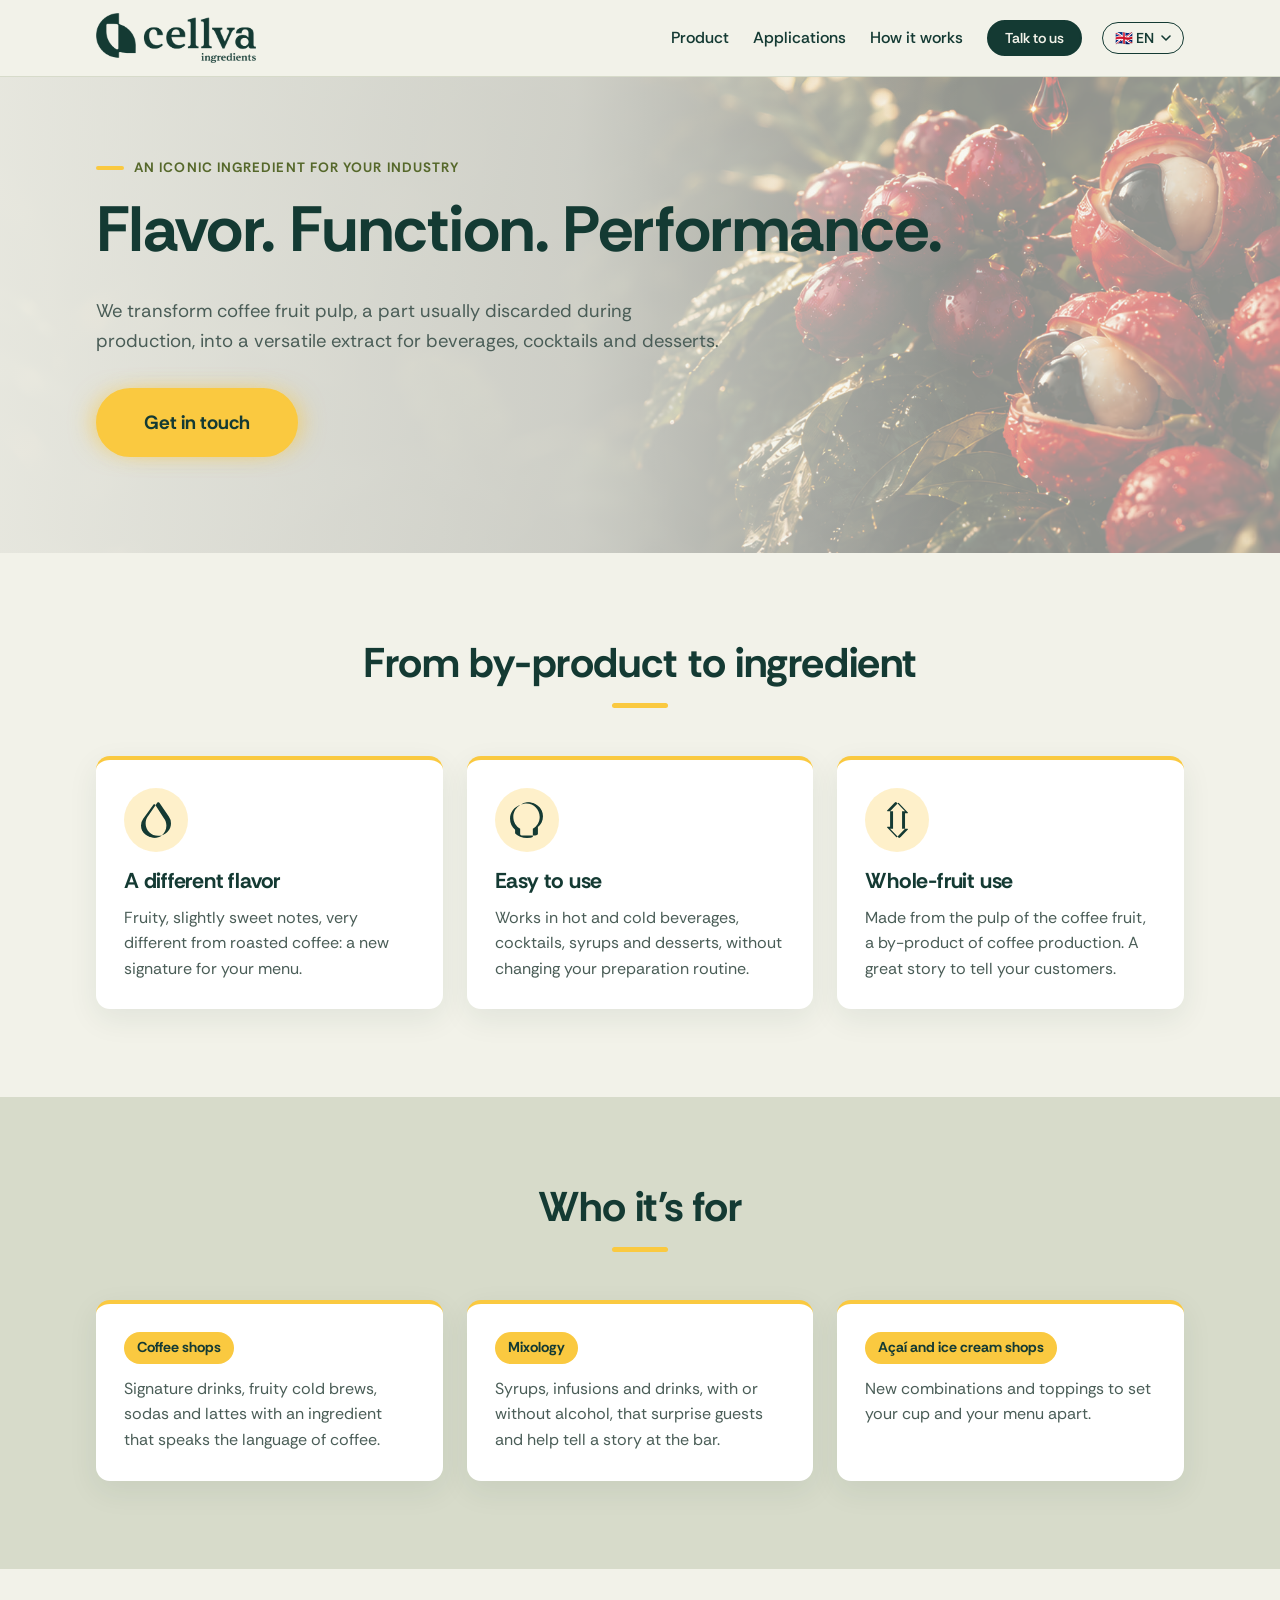
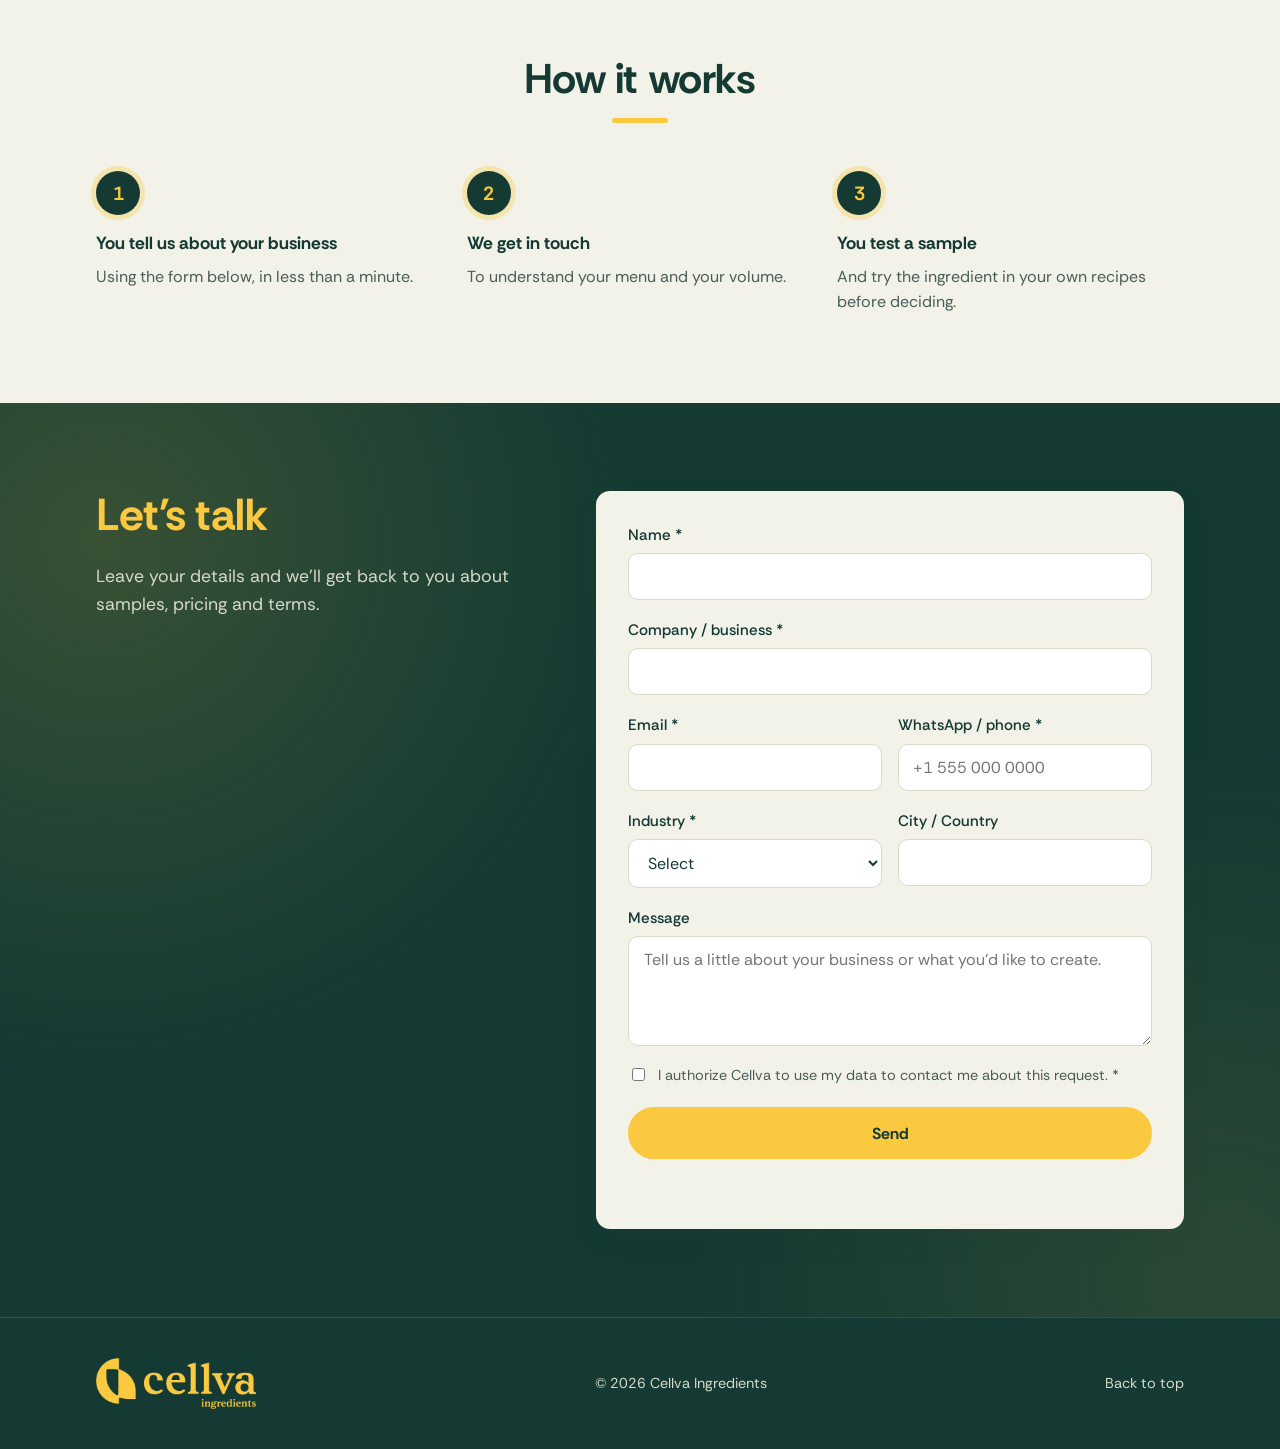
==== docs/index.html @ 5c2ae4d6 "Prepara publicação no GitHub Pages - Move o site de frontend/ para docs/ (pasta publicada pelo Pages" ====
<!doctype html>
<html lang="en">
<head>
  <meta charset="utf-8">
  <meta name="viewport" content="width=device-width, initial-scale=1">
  <title>Cellva Ingredients | Coffee Fruit Extract</title>
  <meta name="description" content="Cellva coffee fruit extract: an ingredient for coffee shops, cocktail bars and açaí shops. Request samples and commercial terms.">
  <meta name="theme-color" content="#143a33">
  <link rel="icon" type="image/png" href="assets/img/favicon.png">
  <link rel="preconnect" href="https://fonts.googleapis.com">
  <link rel="preconnect" href="https://fonts.gstatic.com" crossorigin>
  <link href="https://fonts.googleapis.com/css2?family=Rethink+Sans:wght@400;500;600;700;800&display=swap" rel="stylesheet">
  <link rel="stylesheet" href="assets/css/style.css">
</head>
<body>
  <!-- Textos em inglês (idioma padrão). As traduções ficam em assets/js/i18n.js -->
  <header class="site-header">
    <div class="container header-inner">
      <a href="#topo" class="logo">
        <img src="assets/img/logo-cellva.png" alt="Cellva Ingredients" width="160" height="50">
      </a>
      <div class="header-right">
        <nav class="nav" aria-label="Main">
          <a href="#produto" data-i18n="nav.produto">Product</a>
          <a href="#aplicacoes" data-i18n="nav.aplicacoes">Applications</a>
          <a href="#como-funciona" data-i18n="nav.como">How it works</a>
          <a href="#contato" class="btn btn-small" data-i18n="nav.contato">Talk to us</a>
        </nav>
        <select id="idioma" class="lang-select" aria-label="Language" data-i18n-aria-label="lang.label">
          <option value="en">🇬🇧 EN</option>
          <option value="pt">🇧🇷 PT</option>
          <option value="de">🇩🇪 DE</option>
        </select>
      </div>
    </div>
  </header>

  <main id="topo">
    <!-- Hero -->
    <section class="hero">
      <div class="container hero-inner">
        <div class="hero-text">
          <p class="eyebrow" data-i18n="hero.eyebrow">An iconic ingredient for your industry</p>
          <h1 data-i18n="hero.title">Flavor. Function. Performance.</h1>

          <p class="lead" data-i18n="hero.lead">
            We transform coffee fruit pulp, a part usually discarded during production, into a versatile extract for beverages, cocktails and desserts.
          </p>
          <div class="hero-actions">
            <a href="#contato" class="btn btn-amarelo btn-brilho" data-i18n="hero.cta">Get in touch</a>
          </div>
        </div>
      </div>
    </section>

    <!-- Produto -->
    <section id="produto" class="section">
      <div class="container">
        <h2 class="section-title" data-i18n="produto.title">From by-product to ingredient</h2>
        <div class="cards">
          <article class="card">
            <img src="assets/img/icones/gota.svg" alt="" class="card-icon">
            <h3 data-i18n="card1.title">A different flavor</h3>
            <p data-i18n="card1.text">Fruity, slightly sweet notes, very different from roasted coffee: a new signature for your menu.</p>
          </article>
          <article class="card">
            <img src="assets/img/icones/ideia.svg" alt="" class="card-icon">
            <h3 data-i18n="card2.title">Easy to use</h3>
            <p data-i18n="card2.text">Works in hot and cold beverages, cocktails, syrups and desserts, without changing your preparation routine.</p>
          </article>
          <article class="card">
            <img src="assets/img/icones/transformacao.svg" alt="" class="card-icon">
            <h3 data-i18n="card3.title">Whole-fruit use</h3>
            <p data-i18n="card3.text">Made from the pulp of the coffee fruit, a by-product of coffee production. A great story to tell your customers.</p>
          </article>
        </div>
      </div>
    </section>

    <!-- Aplicações -->
    <section id="aplicacoes" class="section section-alt">
      <div class="container">
        <h2 class="section-title" data-i18n="apps.title">Who it's for</h2>
        <div class="segments">
          <article class="segment">
            <span class="segment-tag" data-i18n="seg1.tag">Coffee shops</span>
            <p data-i18n="seg1.text">Signature drinks, fruity cold brews, sodas and lattes with an ingredient that speaks the language of coffee.</p>
          </article>
          <article class="segment">
            <span class="segment-tag" data-i18n="seg2.tag">Mixology</span>
            <p data-i18n="seg2.text">Syrups, infusions and drinks, with or without alcohol, that surprise guests and help tell a story at the bar.</p>
          </article>
          <article class="segment">
            <span class="segment-tag" data-i18n="seg3.tag">Açaí and ice cream shops</span>
            <p data-i18n="seg3.text">New combinations and toppings to set your cup and your menu apart.</p>
          </article>
        </div>
      </div>
    </section>

    <!-- Como funciona -->
    <section id="como-funciona" class="section">
      <div class="container">
        <h2 class="section-title" data-i18n="how.title">How it works</h2>
        <ol class="steps">
          <li><strong data-i18n="step1.title">You tell us about your business</strong><span data-i18n="step1.text">Using the form below, in less than a minute.</span></li>
          <li><strong data-i18n="step2.title">We get in touch</strong><span data-i18n="step2.text">To understand your menu and your volume.</span></li>
          <li><strong data-i18n="step3.title">You test a sample</strong><span data-i18n="step3.text">And try the ingredient in your own recipes before deciding.</span></li>
        </ol>
      </div>
    </section>

    <!-- Contato -->
    <section id="contato" class="section section-contact">
      <div class="container contact-inner">
        <div class="contact-text">
          <h2 data-i18n="contact.title">Let's talk</h2>
          <p data-i18n="contact.text">Leave your details and we'll get back to you about samples, pricing and terms.</p>
        </div>

        <form id="lead-form" class="form" novalidate>
          <div class="field">
            <label for="nome" data-i18n="form.nome">Name *</label>
            <input id="nome" name="nome" type="text" autocomplete="name" required maxlength="120">
          </div>
          <div class="field">
            <label for="empresa" data-i18n="form.empresa">Company / business *</label>
            <input id="empresa" name="empresa" type="text" autocomplete="organization" required maxlength="160">
          </div>
          <div class="field-row">
            <div class="field">
              <label for="email" data-i18n="form.email">Email *</label>
              <input id="email" name="email" type="email" autocomplete="email" required maxlength="160">
            </div>
            <div class="field">
              <label for="telefone" data-i18n="form.telefone">WhatsApp / phone *</label>
              <input id="telefone" name="telefone" type="tel" autocomplete="tel" required maxlength="30" placeholder="+1 555 000 0000" data-i18n-placeholder="form.telefone.ph">
            </div>
          </div>
          <div class="field-row">
            <div class="field">
              <label for="segmento" data-i18n="form.segmento">Industry *</label>
              <!-- Os valores (value) ficam em português para os leads chegarem padronizados no e-mail e na planilha -->
              <select id="segmento" name="segmento" required>
                <option value="" data-i18n="form.seg.selecione">Select</option>
                <option value="Cafeteria" data-i18n="form.seg.cafeteria">Coffee shop</option>
                <option value="Coquetelaria / bar" data-i18n="form.seg.bar">Cocktail bar</option>
                <option value="Açaiteria / sorveteria" data-i18n="form.seg.acai">Açaí / ice cream shop</option>
                <option value="Restaurante" data-i18n="form.seg.restaurante">Restaurant</option>
                <option value="Indústria de alimentos e bebidas" data-i18n="form.seg.industria">Food &amp; beverage industry</option>
                <option value="Distribuidor" data-i18n="form.seg.distribuidor">Distributor</option>
                <option value="Outro" data-i18n="form.seg.outro">Other</option>
              </select>
            </div>
            <div class="field">
              <label for="cidade" data-i18n="form.cidade">City / Country</label>
              <input id="cidade" name="cidade" type="text" autocomplete="address-level2" maxlength="80">
            </div>
          </div>
          <div class="field">
            <label for="mensagem" data-i18n="form.mensagem">Message</label>
            <textarea id="mensagem" name="mensagem" rows="4" maxlength="2000" placeholder="Tell us a little about your business or what you'd like to create." data-i18n-placeholder="form.mensagem.ph"></textarea>
          </div>

          <!-- Anti-spam: campo invisível que pessoas não preenchem -->
          <div class="hp" aria-hidden="true">
            <label for="site">Não preencha</label>
            <input id="site" name="site" type="text" tabindex="-1" autocomplete="off">
          </div>

          <label class="consent">
            <input type="checkbox" name="consentimento" required>
            <span data-i18n="form.consent">I authorize Cellva to use my data to contact me about this request. *</span>
          </label>

          <button type="submit" class="btn btn-amarelo btn-full" data-i18n="form.enviar">Send</button>
          <p class="form-status" role="status" aria-live="polite"></p>
        </form>
      </div>
    </section>
  </main>

  <footer class="site-footer">
    <div class="container footer-inner">
      <img src="assets/img/logo-cellva-amarelo.png" alt="Cellva Ingredients" width="160" height="50" class="footer-logo">
      <span>© <span id="ano"></span> Cellva Ingredients</span>
      <a href="#topo" data-i18n="footer.topo">Back to top</a>
    </div>
  </footer>

  <script src="assets/js/i18n.js"></script>
  <script src="assets/js/main.js"></script>
</body>
</html>
---- docs/assets/css/style.css ----
/* Identidade visual Cellva (Brandcenter Frontify) */

/* Pastiche Grotesk (fonte de títulos da marca) é licenciada.
   Coloque os arquivos .woff2 em assets/fonts/ para ativá-la; até lá, os títulos usam Rethink Sans. */
@font-face {
  font-family: "Pastiche Grotesk";
  src: url("../fonts/PasticheGrotesk-Bold.woff2") format("woff2");
  font-weight: 700;
  font-display: swap;
}
@font-face {
  font-family: "Pastiche Grotesk";
  src: url("../fonts/PasticheGrotesk-Medium.woff2") format("woff2");
  font-weight: 500;
  font-display: swap;
}

:root {
  /* Cores principais */
  --verde: #143a33;
  --amarelo: #fac940;
  /* Cores secundárias (base neutra) */
  --offwhite: #f2f2e9;
  --cinza-claro: #d7dbca;
  /* Cores terciárias */
  --marrom: #a86727;
  --musgo: #56682b;
  --azul-claro: #227773;

  --text: var(--verde);
  --muted: #4a5d57;
  --white: #ffffff;
  --error: #b3261e;
  --success: var(--musgo);
  --radius: 14px;
  --shadow: 0 10px 30px rgba(20, 58, 51, 0.08);
  --font-title: "Pastiche Grotesk", "Rethink Sans", system-ui, sans-serif;
  --font-body: "Rethink Sans", system-ui, -apple-system, sans-serif;
}

*, *::before, *::after { box-sizing: border-box; }

html { scroll-behavior: smooth; }

body {
  margin: 0;
  font-family: var(--font-body);
  font-size: 1rem;
  line-height: 1.6;
  color: var(--text);
  background: var(--offwhite);
}

img { max-width: 100%; display: block; }

a { color: inherit; }

h1, h2, h3 {
  font-family: var(--font-title);
  font-weight: 700;
  line-height: 1.1;
  letter-spacing: -0.01em;
  margin: 0 0 0.5em;
}

.container {
  width: 100%;
  max-width: 1120px;
  margin: 0 auto;
  padding: 0 16px;
}

/* Botões */
.btn {
  display: inline-block;
  padding: 0.85em 1.5em;
  border: 2px solid var(--verde);
  border-radius: 999px;
  background: var(--verde);
  color: var(--offwhite);
  font: 600 1rem var(--font-body);
  text-decoration: none;
  cursor: pointer;
  transition: background 0.2s, border-color 0.2s, color 0.2s, transform 0.2s;
}
.btn:hover { background: var(--azul-claro); border-color: var(--azul-claro); }
.btn:active { transform: translateY(1px); }
.btn:disabled { opacity: 0.6; cursor: wait; }
.btn-amarelo { background: var(--amarelo); border-color: var(--amarelo); color: var(--verde); font-weight: 700; }
.btn-amarelo:hover { background: #f0bb22; border-color: #f0bb22; }
/* Brilho amarelo suave nas laterais, pulsando devagar */
.btn-brilho {
  padding: 1.05em 2.4em;
  font-size: 1.2rem;
  box-shadow: -10px 0 22px -6px rgba(250, 201, 64, 0.55), 10px 0 22px -6px rgba(250, 201, 64, 0.55);
  animation: brilho 2.8s ease-in-out infinite;
}
.btn-brilho:hover { animation-play-state: paused; }
@keyframes brilho {
  0%, 100% { box-shadow: -10px 0 22px -6px rgba(250, 201, 64, 0.45), 10px 0 22px -6px rgba(250, 201, 64, 0.45); }
  50% { box-shadow: -16px 0 30px -4px rgba(250, 201, 64, 0.8), 16px 0 30px -4px rgba(250, 201, 64, 0.8); }
}
.btn-small { padding: 0.5em 1.1em; font-size: 0.9rem; }
.btn-full { width: 100%; }

/* Header */
.site-header {
  position: sticky;
  top: 0;
  z-index: 10;
  background: rgba(242, 242, 233, 0.94);
  backdrop-filter: blur(8px);
  border-bottom: 1px solid var(--cinza-claro);
}
.header-inner {
  display: flex;
  align-items: center;
  justify-content: space-between;
  gap: 16px;
  min-height: 76px;
}
/* Assinatura: mínimo de 150px de largura (redução máxima da marca) */
.logo img { width: 160px; height: auto; }
.nav { display: flex; align-items: center; gap: 1.5rem; }
.nav a:not(.btn) { text-decoration: none; color: var(--verde); font-weight: 500; }
.nav a:not(.btn):hover { color: var(--azul-claro); }

/* Seletor de idioma: canto superior direito */
.header-right { display: flex; align-items: center; gap: 1.25rem; }
.lang-select {
  appearance: none;
  -webkit-appearance: none;
  padding: 0.45em 2em 0.45em 0.85em;
  border: 1.5px solid var(--verde);
  border-radius: 999px;
  background: var(--offwhite) url("data:image/svg+xml,%3Csvg xmlns='http://www.w3.org/2000/svg' width='10' height='6' viewBox='0 0 10 6'%3E%3Cpath d='M1 1l4 4 4-4' fill='none' stroke='%23143a33' stroke-width='1.6' stroke-linecap='round' stroke-linejoin='round'/%3E%3C/svg%3E") no-repeat right 0.8em center;
  color: var(--verde);
  font: 600 0.9rem var(--font-body);
  cursor: pointer;
  transition: border-color 0.2s, box-shadow 0.2s;
}
.lang-select:hover { border-color: var(--azul-claro); }
.lang-select:focus-visible { outline: none; border-color: var(--azul-claro); box-shadow: 0 0 0 3px rgba(34, 119, 115, 0.18); }

/* Hero */
.hero { position: relative; padding: 80px 0 96px; overflow: hidden; }
/* Foto de fundo meio transparente atrás do título */
.hero::before {
  content: "";
  position: absolute;
  inset: 0;
  background: url("../img/hero-cafe.jpg") center right / cover no-repeat;
  opacity: 0.5;
  pointer-events: none;
}
/* Clareia o lado do texto para manter a leitura */
.hero::after {
  content: "";
  position: absolute;
  inset: 0;
  background: linear-gradient(90deg, rgba(242, 242, 233, 0.88) 0%, rgba(242, 242, 233, 0.62) 45%, rgba(242, 242, 233, 0) 75%);
  pointer-events: none;
}
.hero-inner { position: relative; z-index: 2; }

.hero-text { max-width: 960px; }
.eyebrow {
  margin: 0 0 1rem;
  color: var(--musgo);
  font-weight: 700;
  text-transform: uppercase;
  letter-spacing: 0.08em;
  font-size: 0.85rem;
  display: flex;
  align-items: center;
  gap: 10px;
}
/* Detalhes amarelos para guiar o olhar */
.eyebrow::before {
  content: "";
  width: 28px;
  height: 4px;
  border-radius: 2px;
  background: var(--amarelo);
  flex-shrink: 0;
}
/* Título sempre em uma linha: o tamanho acompanha a largura da tela */
.hero h1 { font-size: clamp(1rem, 6.6vw, 4rem); white-space: nowrap; }
/* Título em alemão é mais longo: letra um pouco menor para continuar em uma linha */
html[lang="de"] .hero h1 { font-size: clamp(1rem, 5.9vw, 3.8rem); }
.lead { font-size: 1.15rem; color: var(--muted); max-width: 34em; }
.hero-actions { display: flex; flex-wrap: wrap; gap: 12px; margin-top: 2rem; }

/* Seções */
.section { padding: 88px 0; }
.section-alt { background: var(--cinza-claro); }
.section-title { font-size: clamp(1.9rem, 3.5vw, 2.6rem); text-align: center; margin-bottom: 48px; }
.section-title::after {
  content: "";
  display: block;
  width: 56px;
  height: 5px;
  margin: 16px auto 0;
  border-radius: 3px;
  background: var(--amarelo);
}

.cards, .segments {
  display: grid;
  grid-template-columns: repeat(3, 1fr);
  gap: 24px;
}
.card, .segment {
  background: var(--white);
  border-radius: var(--radius);
  padding: 28px;
  box-shadow: var(--shadow);
  border-top: 4px solid var(--amarelo);
  transition: transform 0.2s, box-shadow 0.2s;
}
.card:hover, .segment:hover {
  transform: translateY(-4px);
  box-shadow: 0 14px 34px rgba(20, 58, 51, 0.12), 0 0 0 1px rgba(250, 201, 64, 0.5);
}
.card-icon {
  height: 64px;
  width: 64px;
  padding: 14px;
  margin-bottom: 18px;
  border-radius: 50%;
  background: rgba(250, 201, 64, 0.28);
  object-fit: contain;
}
.card h3 { font-size: 1.35rem; }
.card p, .segment p { margin: 0; color: var(--muted); }
.segment-tag {
  display: inline-block;
  margin-bottom: 12px;
  padding: 0.3em 0.9em;
  border-radius: 999px;
  background: var(--amarelo);
  color: var(--verde);
  font-weight: 700;
  font-size: 0.9rem;
}

.steps {
  list-style: none;
  counter-reset: step;
  display: grid;
  grid-template-columns: repeat(3, 1fr);
  gap: 24px;
  margin: 0;
  padding: 0;
}
.steps li {
  counter-increment: step;
  display: flex;
  flex-direction: column;
  gap: 6px;
}
.steps li::before {
  content: counter(step);
  display: grid;
  place-items: center;
  width: 44px;
  height: 44px;
  margin-bottom: 8px;
  border-radius: 50%;
  background: var(--verde);
  color: var(--amarelo);
  font: 700 1.2rem var(--font-title);
  box-shadow: 0 0 0 5px rgba(250, 201, 64, 0.35);
}
.steps strong { font-size: 1.1rem; }
.steps span { color: var(--muted); }

/* Contato */
.section-contact {
  background:
    radial-gradient(circle at 8% 15%, rgba(250, 201, 64, 0.16), transparent 38%),
    radial-gradient(circle at 95% 95%, rgba(250, 201, 64, 0.1), transparent 35%),
    var(--verde);
  color: var(--offwhite);
}
.contact-inner {
  display: grid;
  grid-template-columns: 1fr 1.3fr;
  gap: 48px;
  align-items: start;
}
.contact-text h2 { font-size: clamp(2rem, 4vw, 2.8rem); color: var(--amarelo); }
.contact-text p { color: var(--cinza-claro); font-size: 1.1rem; }

.form {
  background: var(--offwhite);
  color: var(--text);
  border-radius: var(--radius);
  padding: 32px;
  box-shadow: var(--shadow);
}
.field { display: flex; flex-direction: column; gap: 6px; margin-bottom: 18px; flex: 1; min-width: 0; }
.field-row { display: flex; gap: 16px; }
.field label { font-weight: 500; font-size: 0.95rem; }
.field input, .field select, .field textarea {
  width: 100%;
  padding: 0.75em 0.9em;
  border: 1.5px solid var(--cinza-claro);
  border-radius: 10px;
  background: var(--white);
  color: var(--text);
  font: 1rem var(--font-body);
  transition: border-color 0.2s, box-shadow 0.2s;
}
.field textarea { resize: vertical; }
.field input:focus, .field select:focus, .field textarea:focus {
  outline: none;
  border-color: var(--azul-claro);
  box-shadow: 0 0 0 3px rgba(34, 119, 115, 0.18);
}
.field.invalid input, .field.invalid select { border-color: var(--error); }

.consent {
  display: flex;
  gap: 10px;
  align-items: flex-start;
  margin-bottom: 20px;
  font-size: 0.9rem;
  color: var(--muted);
}
.consent input { margin-top: 0.3em; accent-color: var(--verde); }
.consent.invalid span { color: var(--error); }


.hp { position: absolute; left: -9999px; width: 1px; height: 1px; overflow: hidden; }

.form-status { margin: 14px 0 0; min-height: 1.5em; font-weight: 500; }
.form-status.success { color: var(--success); }
.form-status.error { color: var(--error); }

/* Footer */
.site-footer {
  padding: 40px 0;
  background: var(--verde);
  border-top: 1px solid rgba(242, 242, 233, 0.12);
  color: var(--cinza-claro);
  font-size: 0.9rem;
}
.footer-inner { display: flex; align-items: center; justify-content: space-between; gap: 16px 24px; flex-wrap: wrap; }
.footer-logo { width: 160px; height: auto; }
.site-footer a { text-decoration: none; }
.site-footer a:hover { color: var(--amarelo); }

/* Responsivo */
@media (max-width: 900px) {
  .contact-inner { grid-template-columns: 1fr; }
  .cards, .segments, .steps { grid-template-columns: 1fr; }
}

@media (max-width: 640px) {
  .nav a:not(.btn) { display: none; }
  .header-right { gap: 0.75rem; }
  .hero { padding: 48px 0 64px; }
  .hero::after { background: rgba(242, 242, 233, 0.72); }
  .section { padding: 64px 0; }
  .field-row { flex-direction: column; gap: 0; }
  .form { padding: 22px; }
}

@media (prefers-reduced-motion: reduce) {
  html { scroll-behavior: auto; }
  * { transition: none !important; animation: none !important; }
}

/* Celular estreito: logo + idioma no cabeçalho; o botão de contato continua logo abaixo, no topo da página */
@media (max-width: 520px) {
  .nav { display: none; }
}
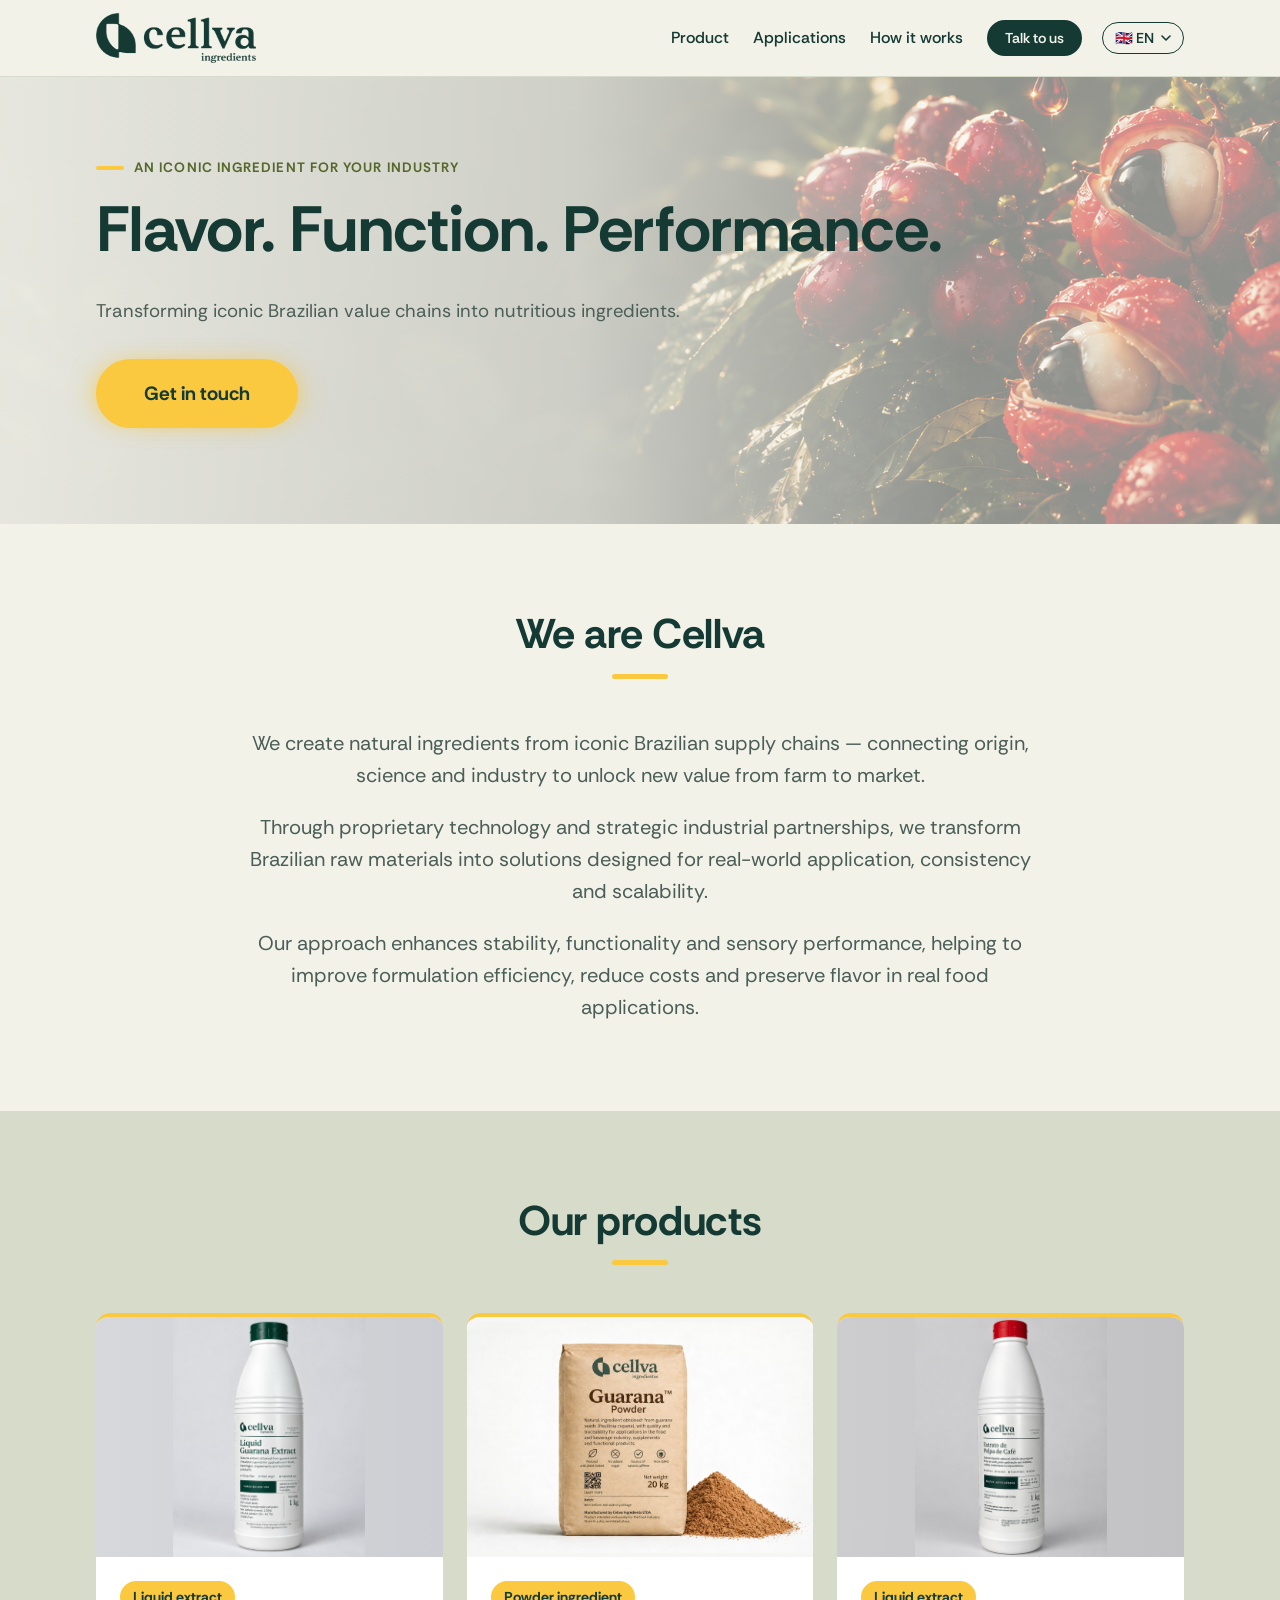
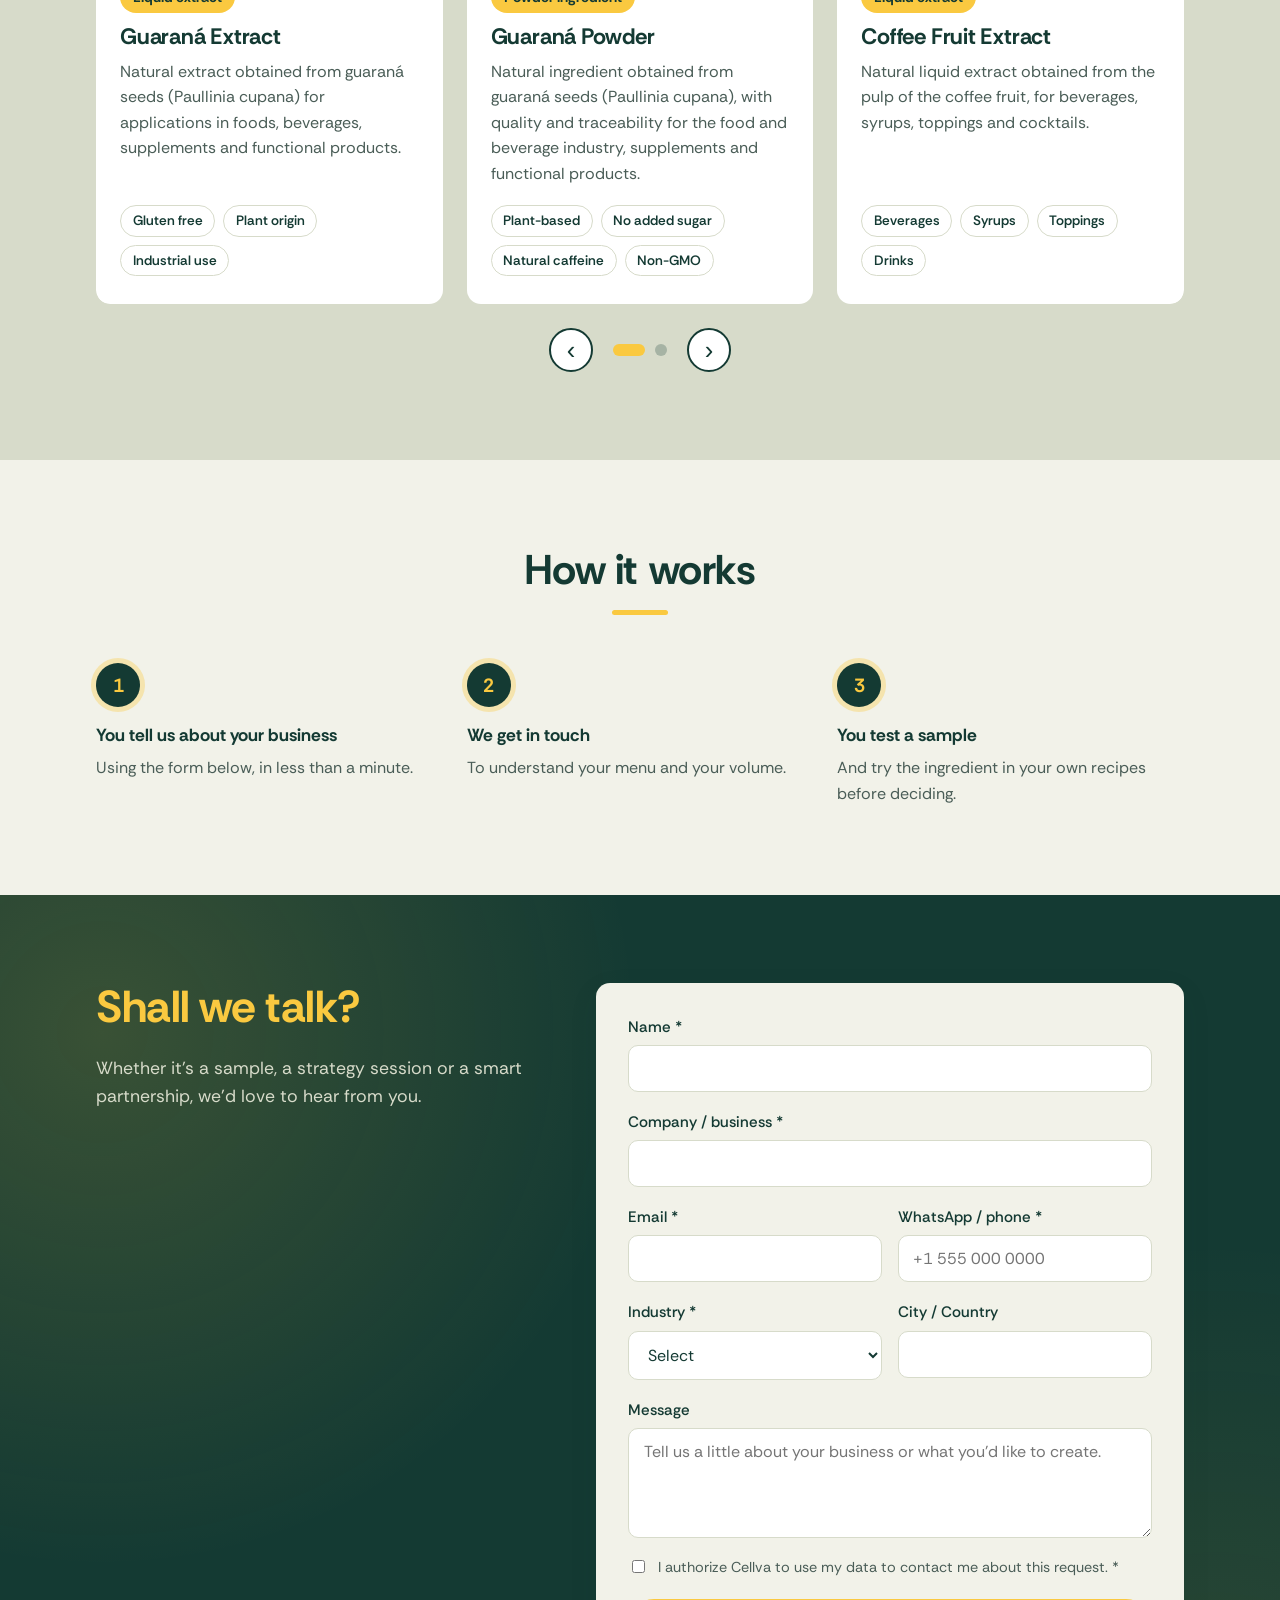
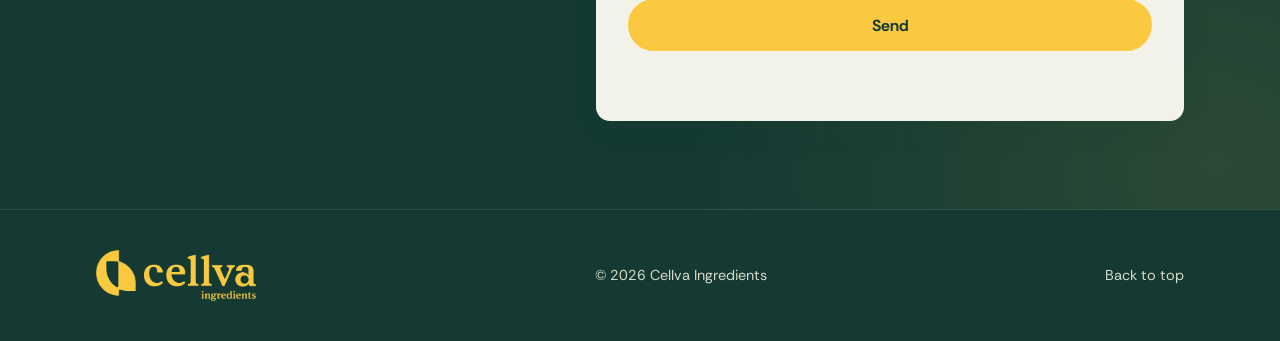
==== commit 5cb159da: "Carrossel de produtos e novos textos da página - Seção "Nossos produtos" com carrossel de cards lado" ====
--- a/docs/index.html
+++ b/docs/index.html
@@ -44,7 +44,7 @@
           <h1 data-i18n="hero.title">Flavor. Function. Performance.</h1>
 
           <p class="lead" data-i18n="hero.lead">
-            We transform coffee fruit pulp, a part usually discarded during production, into a versatile extract for beverages, cocktails and desserts.
+            Transforming iconic Brazilian value chains into nutritious ingredients.
           </p>
           <div class="hero-actions">
             <a href="#contato" class="btn btn-amarelo btn-brilho" data-i18n="hero.cta">Get in touch</a>
@@ -56,44 +56,89 @@
     <!-- Produto -->
     <section id="produto" class="section">
       <div class="container">
-        <h2 class="section-title" data-i18n="produto.title">From by-product to ingredient</h2>
-        <div class="cards">
-          <article class="card">
-            <img src="assets/img/icones/gota.svg" alt="" class="card-icon">
-            <h3 data-i18n="card1.title">A different flavor</h3>
-            <p data-i18n="card1.text">Fruity, slightly sweet notes, very different from roasted coffee: a new signature for your menu.</p>
-          </article>
-          <article class="card">
-            <img src="assets/img/icones/ideia.svg" alt="" class="card-icon">
-            <h3 data-i18n="card2.title">Easy to use</h3>
-            <p data-i18n="card2.text">Works in hot and cold beverages, cocktails, syrups and desserts, without changing your preparation routine.</p>
-          </article>
-          <article class="card">
-            <img src="assets/img/icones/transformacao.svg" alt="" class="card-icon">
-            <h3 data-i18n="card3.title">Whole-fruit use</h3>
-            <p data-i18n="card3.text">Made from the pulp of the coffee fruit, a by-product of coffee production. A great story to tell your customers.</p>
-          </article>
-        </div>
+        <h2 class="section-title" data-i18n="produto.title">We are Cellva</h2>
+        <p class="produto-texto" data-i18n="produto.text1">We create natural ingredients from iconic Brazilian supply chains — connecting origin, science and industry to unlock new value from farm to market.</p>
+        <p class="produto-texto" data-i18n="produto.text2">Through proprietary technology and strategic industrial partnerships, we transform Brazilian raw materials into solutions designed for real-world application, consistency and scalability.</p>
+        <p class="produto-texto" data-i18n="produto.text3">Our approach enhances stability, functionality and sensory performance, helping to improve formulation efficiency, reduce costs and preserve flavor in real food applications.</p>
       </div>
     </section>
 
     <!-- Aplicações -->
     <section id="aplicacoes" class="section section-alt">
       <div class="container">
-        <h2 class="section-title" data-i18n="apps.title">Who it's for</h2>
-        <div class="segments">
-          <article class="segment">
-            <span class="segment-tag" data-i18n="seg1.tag">Coffee shops</span>
-            <p data-i18n="seg1.text">Signature drinks, fruity cold brews, sodas and lattes with an ingredient that speaks the language of coffee.</p>
-          </article>
-          <article class="segment">
-            <span class="segment-tag" data-i18n="seg2.tag">Mixology</span>
-            <p data-i18n="seg2.text">Syrups, infusions and drinks, with or without alcohol, that surprise guests and help tell a story at the bar.</p>
-          </article>
-          <article class="segment">
-            <span class="segment-tag" data-i18n="seg3.tag">Açaí and ice cream shops</span>
-            <p data-i18n="seg3.text">New combinations and toppings to set your cup and your menu apart.</p>
-          </article>
+        <h2 class="section-title" data-i18n="apps.title">Our products</h2>
+        <!-- Carrossel de produtos: arraste no celular ou use as setas -->
+        <div class="carrossel" aria-roledescription="carousel" aria-label="Our products" data-i18n-aria-label="apps.title">
+          <div class="carrossel-trilho">
+            <article class="produto-slide" aria-roledescription="slide">
+              <div class="produto-visual visual-foto visual-foto-cinza">
+                <img src="assets/img/produto-guarana-extrato.jpg" alt="Cellva Liquid Guaraná Extract, 1 kg bottle" data-i18n-alt="guaranaExtrato.alt" loading="lazy" width="800" height="999">
+              </div>
+              <div class="produto-info">
+                <span class="segment-tag" data-i18n="guaranaExtrato.tag">Liquid extract</span>
+                <h3 data-i18n="guaranaExtrato.name">Guaraná Extract</h3>
+                <p data-i18n="guaranaExtrato.text">Natural extract obtained from guaraná seeds (Paullinia cupana) for applications in foods, beverages, supplements and functional products.</p>
+                <ul class="produto-chips">
+                  <li data-i18n="guaranaExtrato.chip1">Gluten free</li>
+                  <li data-i18n="guaranaExtrato.chip2">Plant origin</li>
+                  <li data-i18n="guaranaExtrato.chip3">Industrial use</li>
+                </ul>
+              </div>
+            </article>
+            <article class="produto-slide" aria-roledescription="slide">
+              <div class="produto-visual visual-foto visual-foto-branco">
+                <img src="assets/img/produto-guarana-po.jpg" alt="Cellva Guaraná Powder, 20 kg bag" data-i18n-alt="guaranaPo.alt" loading="lazy" width="900" height="600">
+              </div>
+              <div class="produto-info">
+                <span class="segment-tag" data-i18n="guaranaPo.tag">Powder ingredient</span>
+                <h3 data-i18n="guaranaPo.name">Guaraná Powder</h3>
+                <p data-i18n="guaranaPo.text">Natural ingredient obtained from guaraná seeds (Paullinia cupana), with quality and traceability for the food and beverage industry, supplements and functional products.</p>
+                <ul class="produto-chips">
+                  <li data-i18n="guaranaPo.chip1">Plant-based</li>
+                  <li data-i18n="guaranaPo.chip2">No added sugar</li>
+                  <li data-i18n="guaranaPo.chip3">Natural caffeine</li>
+                  <li data-i18n="guaranaPo.chip4">Non-GMO</li>
+                </ul>
+              </div>
+            </article>
+            <article class="produto-slide" aria-roledescription="slide">
+              <div class="produto-visual visual-foto">
+                <img src="assets/img/produto-extrato-cafe.jpg" alt="Cellva Coffee Fruit Extract, 1 kg bottle" data-i18n-alt="extratoCafe.alt" loading="lazy" width="800" height="1000">
+              </div>
+              <div class="produto-info">
+                <span class="segment-tag" data-i18n="extratoCafe.tag">Liquid extract</span>
+                <h3 data-i18n="extratoCafe.name">Coffee Fruit Extract</h3>
+                <p data-i18n="extratoCafe.text">Natural liquid extract obtained from the pulp of the coffee fruit, for beverages, syrups, toppings and cocktails.</p>
+                <ul class="produto-chips">
+                  <li data-i18n="extratoCafe.chip1">Beverages</li>
+                  <li data-i18n="extratoCafe.chip2">Syrups</li>
+                  <li data-i18n="extratoCafe.chip3">Toppings</li>
+                  <li data-i18n="extratoCafe.chip4">Drinks</li>
+                </ul>
+              </div>
+            </article>
+            <article class="produto-slide" aria-roledescription="slide">
+              <div class="produto-visual visual-verde">
+                <span class="produto-visual-nome">CoffeeCoa™</span>
+              </div>
+              <div class="produto-info">
+                <span class="segment-tag" data-i18n="coffeecoa.tag">Upcycled coffee ingredient</span>
+                <h3>CoffeeCoa™</h3>
+                <p data-i18n="coffeecoa.text">Made from coffee roasting by-products with our proprietary technology that removes residual flavors. A natural alternative to replace sugars, with antioxidant and coloring functions.</p>
+                <ul class="produto-chips">
+                  <li data-i18n="coffeecoa.chip1">Sugar reduction</li>
+                  <li data-i18n="coffeecoa.chip2">Antioxidant</li>
+                  <li data-i18n="coffeecoa.chip3">Natural color</li>
+                </ul>
+              </div>
+            </article>
+          </div>
+
+          <div class="carrossel-controles">
+            <button type="button" class="carrossel-seta" data-dir="-1" aria-label="Previous product" data-i18n-aria-label="carrossel.anterior">&#8249;</button>
+            <div class="carrossel-pontos" role="tablist"></div>
+            <button type="button" class="carrossel-seta" data-dir="1" aria-label="Next product" data-i18n-aria-label="carrossel.proximo">&#8250;</button>
+          </div>
         </div>
       </div>
     </section>
@@ -114,8 +159,8 @@
     <section id="contato" class="section section-contact">
       <div class="container contact-inner">
         <div class="contact-text">
-          <h2 data-i18n="contact.title">Let's talk</h2>
-          <p data-i18n="contact.text">Leave your details and we'll get back to you about samples, pricing and terms.</p>
+          <h2 data-i18n="contact.title">Shall we talk?</h2>
+          <p data-i18n="contact.text">Whether it's a sample, a strategy session or a smart partnership, we'd love to hear from you.</p>
         </div>
 
         <form id="lead-form" class="form" novalidate>
@@ -189,6 +234,7 @@
   </footer>
 
   <script src="assets/js/i18n.js"></script>
+  <script src="assets/js/carrossel.js"></script>
   <script src="assets/js/main.js"></script>
 </body>
 </html>
--- a/docs/assets/css/style.css
+++ b/docs/assets/css/style.css
@@ -210,6 +210,8 @@
   grid-template-columns: repeat(3, 1fr);
   gap: 24px;
 }
+.produto-texto { max-width: 40em; margin: 0 auto; text-align: center; font-size: 1.25rem; color: var(--muted); }
+.produto-texto + .produto-texto { margin-top: 1em; }
 .card, .segment {
   background: var(--white);
   border-radius: var(--radius);
@@ -243,6 +245,113 @@
   font-weight: 700;
   font-size: 0.9rem;
 }
+
+/* Carrossel de produtos */
+.carrossel { position: relative; }
+/* Cards lado a lado: 3 no computador, 2 no tablet, 1 (com o próximo aparecendo) no celular */
+.carrossel-trilho {
+  --por-vez: 3;
+  --espaco: 24px;
+  display: flex;
+  gap: var(--espaco);
+  overflow-x: auto;
+  scroll-snap-type: x mandatory;
+  scrollbar-width: none;
+  border-radius: var(--radius);
+}
+.carrossel-trilho::-webkit-scrollbar { display: none; }
+.produto-slide {
+  flex: 0 0 calc((100% - (var(--por-vez) - 1) * var(--espaco)) / var(--por-vez));
+  scroll-snap-align: start;
+  display: flex;
+  flex-direction: column;
+  background: var(--white);
+  border-radius: var(--radius);
+  border-top: 4px solid var(--amarelo);
+  overflow: hidden;
+}
+.produto-visual {
+  position: relative;
+  height: 240px;
+  flex-shrink: 0;
+  display: grid;
+  place-items: center;
+  overflow: hidden;
+}
+/* Formas circulares inspiradas nos grafismos da marca */
+.produto-visual::before, .produto-visual::after {
+  content: "";
+  position: absolute;
+  border-radius: 50%;
+}
+.produto-visual::before { width: 38%; aspect-ratio: 1; right: -12%; top: -26%; background: var(--amarelo); opacity: 0.9; }
+.produto-visual::after { width: 55%; aspect-ratio: 1; left: -16%; bottom: -24%; background: rgba(242, 242, 233, 0.16); }
+.visual-verde { background: var(--verde); }
+.produto-visual-nome {
+  position: relative;
+  z-index: 1;
+  padding: 0 24px;
+  color: var(--offwhite);
+  font: 700 clamp(1.6rem, 2.6vw, 2rem)/1.1 var(--font-title);
+  text-align: center;
+}
+/* Fundo no mesmo cinza da foto, para a imagem se fundir ao quadro */
+.visual-foto { background: linear-gradient(90deg, #cdcdcf, #c2c2c4); }
+.visual-foto::before, .visual-foto::after { display: none; }
+.visual-foto-cinza { background: linear-gradient(90deg, #d7d8dc, #cdced3); }
+/* Foto do guaraná em pó tem fundo branco e formato horizontal: preenche o quadro */
+.visual-foto-branco { background: #f6f6f4; }
+.visual-foto-branco img { object-fit: cover; }
+.visual-foto img {
+  position: relative;
+  z-index: 1;
+  height: 240px;
+  width: 100%;
+  object-fit: contain;
+}
+.produto-info { padding: 24px 24px 28px; display: flex; flex-direction: column; flex: 1; }
+.produto-info .segment-tag { align-self: flex-start; }
+.produto-info h3 { font-size: 1.4rem; margin-bottom: 0.4em; }
+.produto-info p { margin: 0; color: var(--muted); }
+.produto-chips { list-style: none; display: flex; flex-wrap: wrap; gap: 8px; margin: auto 0 0; padding: 18px 0 0; }
+.produto-chips li {
+  padding: 0.3em 0.85em;
+  border: 1.5px solid var(--cinza-claro);
+  border-radius: 999px;
+  color: var(--verde);
+  font-size: 0.85rem;
+  font-weight: 600;
+}
+
+.carrossel-controles { display: flex; align-items: center; justify-content: center; gap: 20px; margin-top: 24px; }
+.carrossel-seta {
+  display: grid;
+  place-items: center;
+  width: 44px;
+  height: 44px;
+  border: 2px solid var(--verde);
+  border-radius: 50%;
+  background: var(--white);
+  color: var(--verde);
+  font-size: 1.6rem;
+  line-height: 1;
+  cursor: pointer;
+  transition: background 0.2s, color 0.2s;
+}
+.carrossel-seta:hover { background: var(--verde); color: var(--amarelo); }
+.carrossel-seta:focus-visible, .carrossel-ponto:focus-visible { outline: 3px solid var(--azul-claro); outline-offset: 2px; }
+.carrossel-pontos { display: flex; gap: 10px; }
+.carrossel-ponto {
+  width: 12px;
+  height: 12px;
+  padding: 0;
+  border: 0;
+  border-radius: 999px;
+  background: rgba(20, 58, 51, 0.25);
+  cursor: pointer;
+  transition: width 0.25s, background 0.25s;
+}
+.carrossel-ponto[aria-selected="true"] { width: 32px; background: var(--amarelo); }
 
 .steps {
   list-style: none;
@@ -353,11 +462,13 @@
 
 /* Responsivo */
 @media (max-width: 900px) {
+  .carrossel-trilho { --por-vez: 2; }
   .contact-inner { grid-template-columns: 1fr; }
   .cards, .segments, .steps { grid-template-columns: 1fr; }
 }
 
 @media (max-width: 640px) {
+  .carrossel-trilho { --por-vez: 1.15; --espaco: 16px; }
   .nav a:not(.btn) { display: none; }
   .header-right { gap: 0.75rem; }
   .hero { padding: 48px 0 64px; }
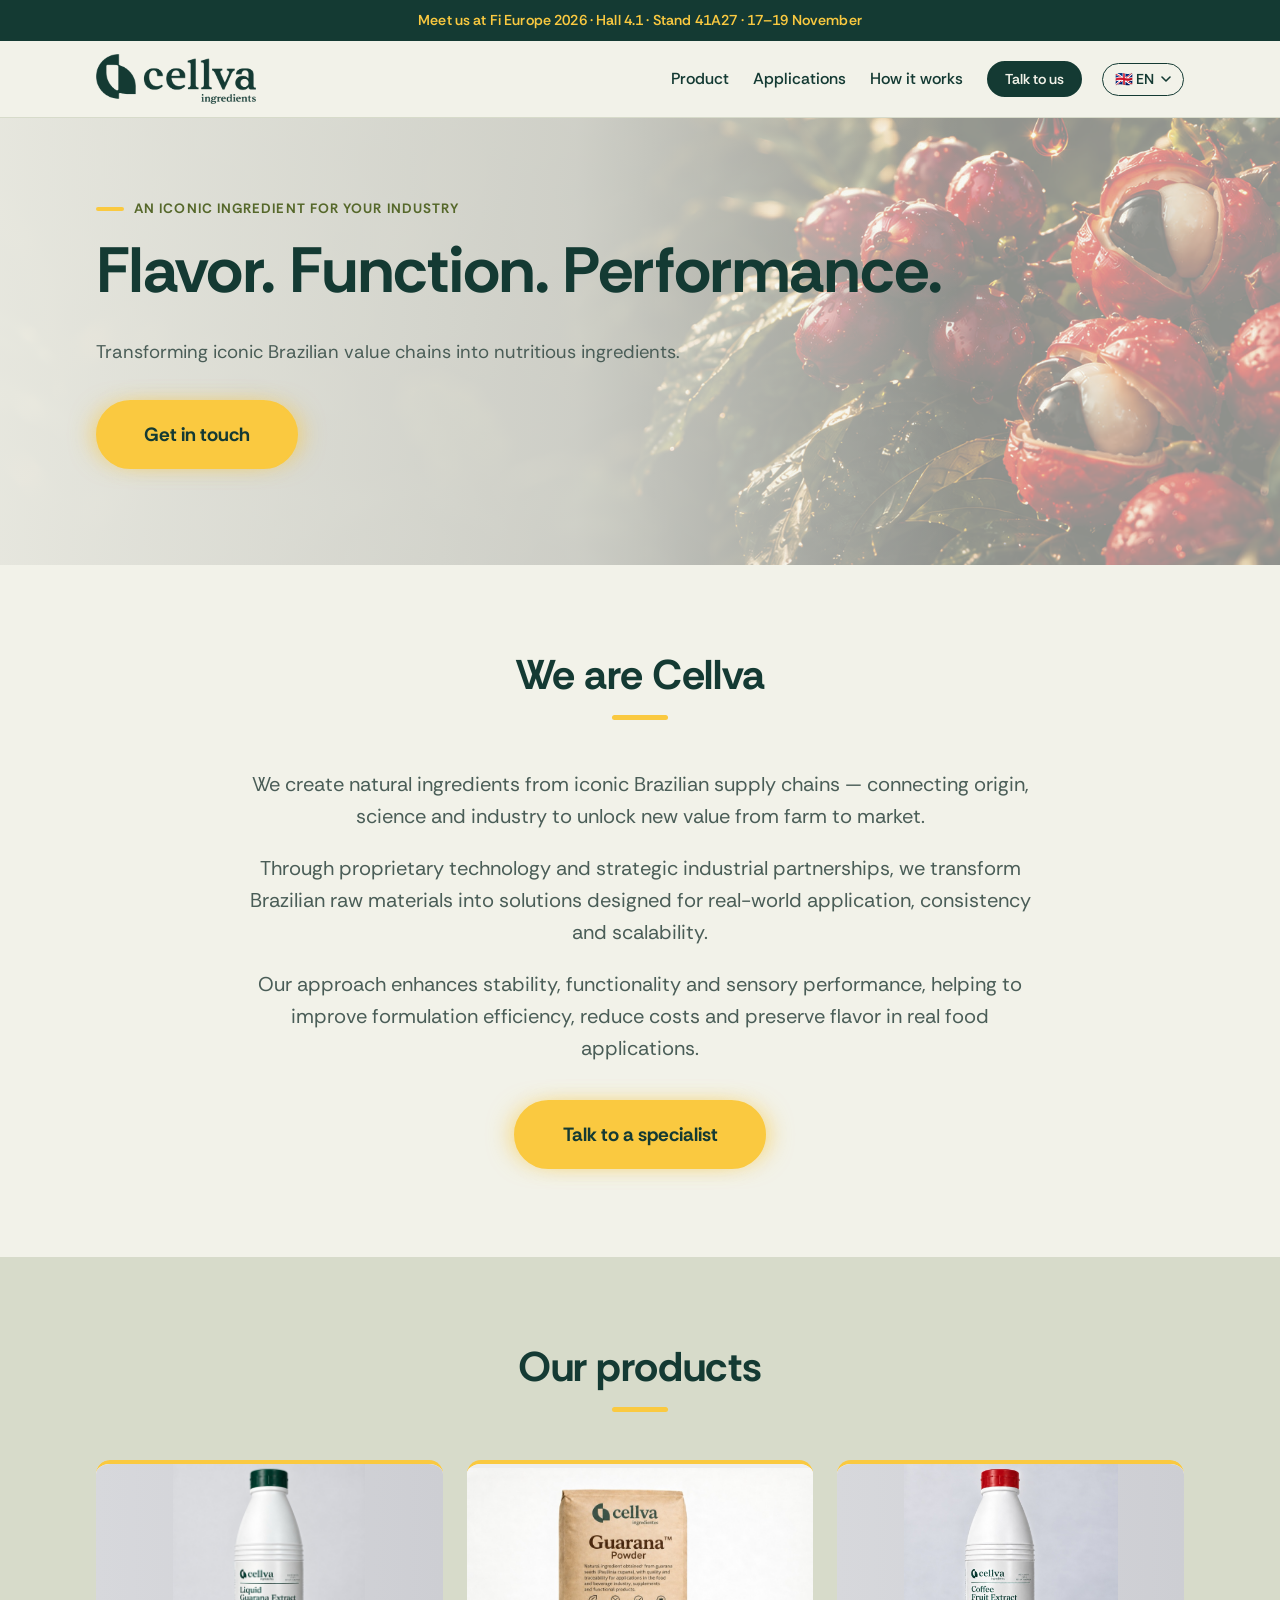
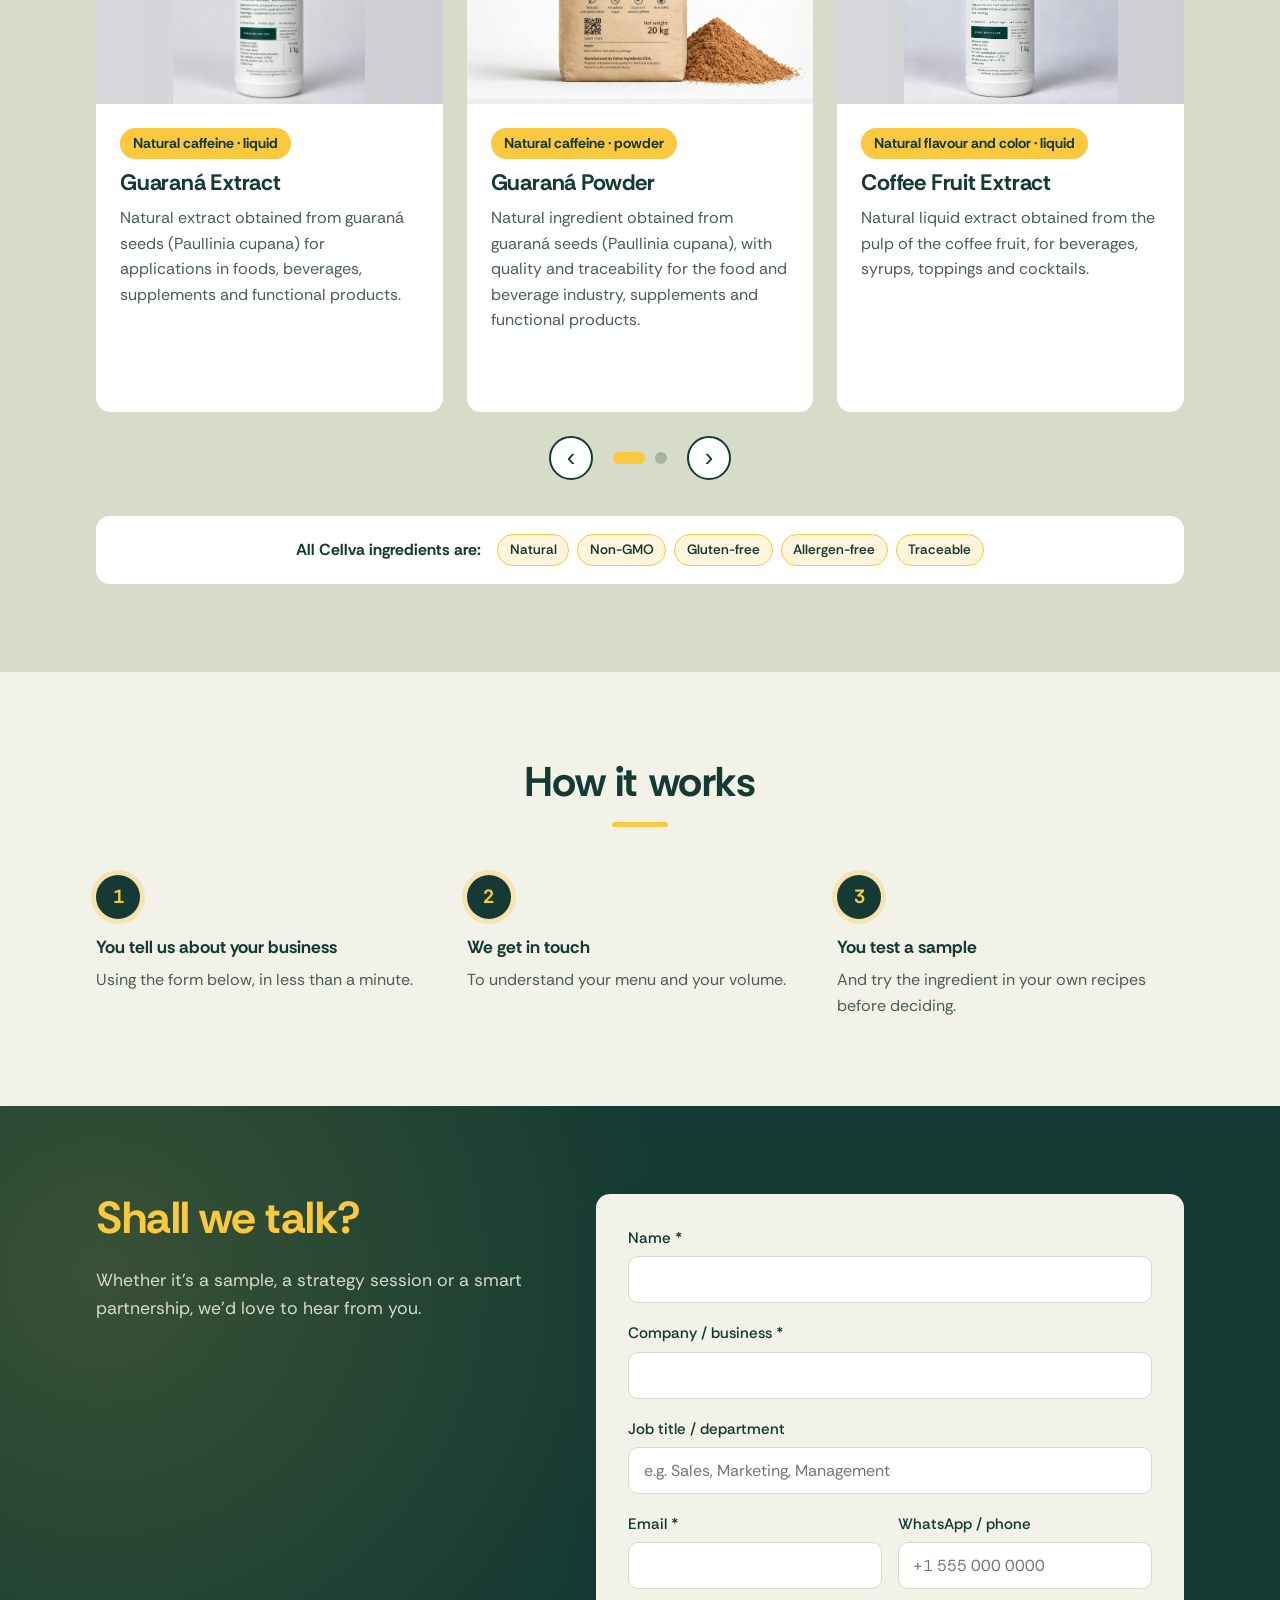
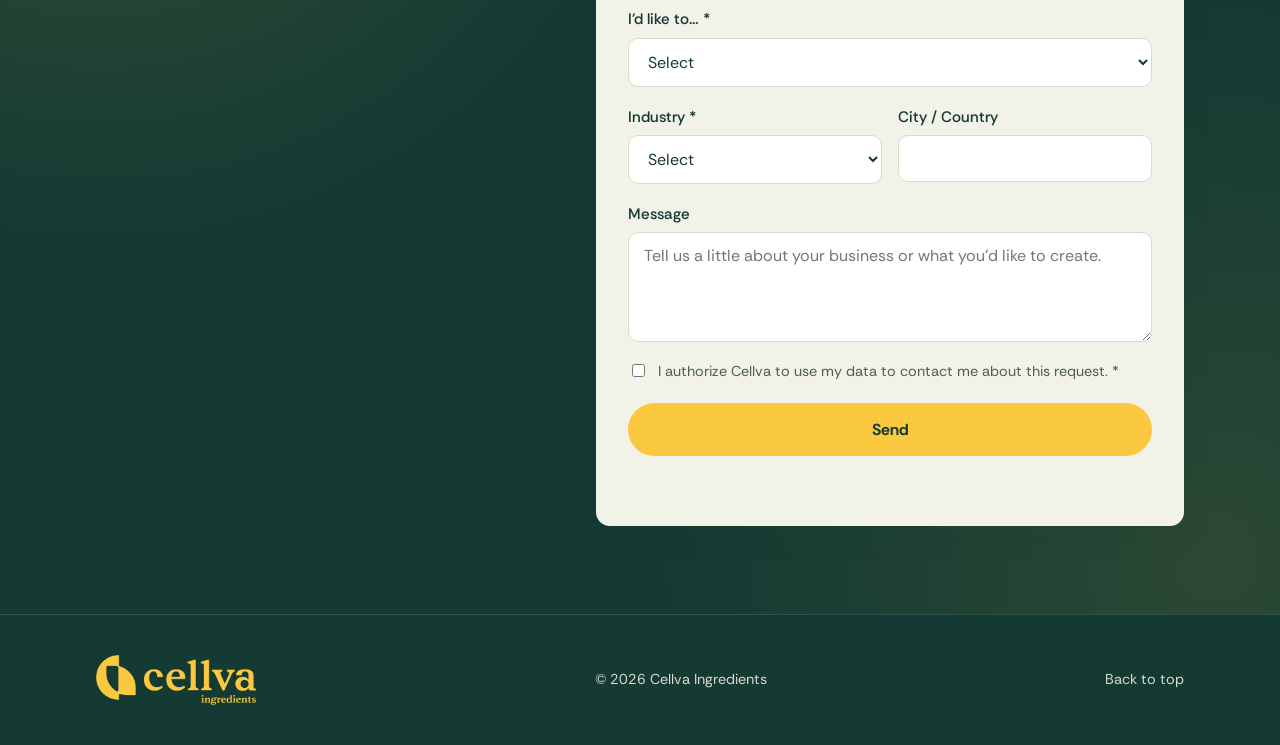
==== commit a524ad15: "Campanha Fi Europe: rastreamento A/B, formulário e conteúdo - Campos "I'd like to…" (pré-selecionado" ====
--- a/docs/index.html
+++ b/docs/index.html
@@ -14,6 +14,11 @@
 </head>
 <body>
   <!-- Textos em inglês (idioma padrão). As traduções ficam em assets/js/i18n.js -->
+  <!-- Faixa da Fi Europe 2026 -->
+  <div class="faixa-evento">
+    <div class="container" data-i18n="evento.faixa">Meet us at Fi Europe 2026 · Hall 4.1 · Stand 41A27 · 17–19 November</div>
+  </div>
+
   <header class="site-header">
     <div class="container header-inner">
       <a href="#topo" class="logo">
@@ -60,6 +65,9 @@
         <p class="produto-texto" data-i18n="produto.text1">We create natural ingredients from iconic Brazilian supply chains — connecting origin, science and industry to unlock new value from farm to market.</p>
         <p class="produto-texto" data-i18n="produto.text2">Through proprietary technology and strategic industrial partnerships, we transform Brazilian raw materials into solutions designed for real-world application, consistency and scalability.</p>
         <p class="produto-texto" data-i18n="produto.text3">Our approach enhances stability, functionality and sensory performance, helping to improve formulation efficiency, reduce costs and preserve flavor in real food applications.</p>
+        <div class="secao-cta">
+          <a href="#contato" class="btn btn-amarelo btn-brilho" data-i18n="produtos.cta">Talk to a specialist</a>
+        </div>
       </div>
     </section>
 
@@ -75,14 +83,9 @@
                 <img src="assets/img/produto-guarana-extrato.jpg" alt="Cellva Liquid Guaraná Extract, 1 kg bottle" data-i18n-alt="guaranaExtrato.alt" loading="lazy" width="800" height="999">
               </div>
               <div class="produto-info">
-                <span class="segment-tag" data-i18n="guaranaExtrato.tag">Liquid extract</span>
+                <span class="segment-tag" data-i18n="guaranaExtrato.tag">Natural caffeine · liquid</span>
                 <h3 data-i18n="guaranaExtrato.name">Guaraná Extract</h3>
                 <p data-i18n="guaranaExtrato.text">Natural extract obtained from guaraná seeds (Paullinia cupana) for applications in foods, beverages, supplements and functional products.</p>
-                <ul class="produto-chips">
-                  <li data-i18n="guaranaExtrato.chip1">Gluten free</li>
-                  <li data-i18n="guaranaExtrato.chip2">Plant origin</li>
-                  <li data-i18n="guaranaExtrato.chip3">Industrial use</li>
-                </ul>
               </div>
             </article>
             <article class="produto-slide" aria-roledescription="slide">
@@ -90,46 +93,29 @@
                 <img src="assets/img/produto-guarana-po.jpg" alt="Cellva Guaraná Powder, 20 kg bag" data-i18n-alt="guaranaPo.alt" loading="lazy" width="900" height="600">
               </div>
               <div class="produto-info">
-                <span class="segment-tag" data-i18n="guaranaPo.tag">Powder ingredient</span>
+                <span class="segment-tag" data-i18n="guaranaPo.tag">Natural caffeine · powder</span>
                 <h3 data-i18n="guaranaPo.name">Guaraná Powder</h3>
                 <p data-i18n="guaranaPo.text">Natural ingredient obtained from guaraná seeds (Paullinia cupana), with quality and traceability for the food and beverage industry, supplements and functional products.</p>
-                <ul class="produto-chips">
-                  <li data-i18n="guaranaPo.chip1">Plant-based</li>
-                  <li data-i18n="guaranaPo.chip2">No added sugar</li>
-                  <li data-i18n="guaranaPo.chip3">Natural caffeine</li>
-                  <li data-i18n="guaranaPo.chip4">Non-GMO</li>
-                </ul>
-              </div>
-            </article>
-            <article class="produto-slide" aria-roledescription="slide">
-              <div class="produto-visual visual-foto">
-                <img src="assets/img/produto-extrato-cafe.jpg" alt="Cellva Coffee Fruit Extract, 1 kg bottle" data-i18n-alt="extratoCafe.alt" loading="lazy" width="800" height="1000">
-              </div>
-              <div class="produto-info">
-                <span class="segment-tag" data-i18n="extratoCafe.tag">Liquid extract</span>
+              </div>
+            </article>
+            <article class="produto-slide" aria-roledescription="slide">
+              <div class="produto-visual visual-foto visual-foto-cinza">
+                <img src="assets/img/produto-coffee-fruit-extract.jpg" alt="Cellva Coffee Fruit Extract, 1 kg bottle" data-i18n-alt="extratoCafe.alt" loading="lazy" width="800" height="897">
+              </div>
+              <div class="produto-info">
+                <span class="segment-tag" data-i18n="extratoCafe.tag">Natural flavour and color · liquid</span>
                 <h3 data-i18n="extratoCafe.name">Coffee Fruit Extract</h3>
                 <p data-i18n="extratoCafe.text">Natural liquid extract obtained from the pulp of the coffee fruit, for beverages, syrups, toppings and cocktails.</p>
-                <ul class="produto-chips">
-                  <li data-i18n="extratoCafe.chip1">Beverages</li>
-                  <li data-i18n="extratoCafe.chip2">Syrups</li>
-                  <li data-i18n="extratoCafe.chip3">Toppings</li>
-                  <li data-i18n="extratoCafe.chip4">Drinks</li>
-                </ul>
-              </div>
-            </article>
-            <article class="produto-slide" aria-roledescription="slide">
-              <div class="produto-visual visual-verde">
-                <span class="produto-visual-nome">CoffeeCoa™</span>
-              </div>
-              <div class="produto-info">
-                <span class="segment-tag" data-i18n="coffeecoa.tag">Upcycled coffee ingredient</span>
+              </div>
+            </article>
+            <article class="produto-slide" aria-roledescription="slide">
+              <div class="produto-visual visual-foto visual-foto-branco">
+                <img src="assets/img/produto-coffeecoa.jpg" alt="Cellva CoffeeCoa™ Dark, 1 kg bag" loading="lazy" width="900" height="675">
+              </div>
+              <div class="produto-info">
+                <span class="segment-tag" data-i18n="coffeecoa.tag">Cocoa alternative from coffee</span>
                 <h3>CoffeeCoa™</h3>
-                <p data-i18n="coffeecoa.text">Made from coffee roasting by-products with our proprietary technology that removes residual flavors. A natural alternative to replace sugars, with antioxidant and coloring functions.</p>
-                <ul class="produto-chips">
-                  <li data-i18n="coffeecoa.chip1">Sugar reduction</li>
-                  <li data-i18n="coffeecoa.chip2">Antioxidant</li>
-                  <li data-i18n="coffeecoa.chip3">Natural color</li>
-                </ul>
+                <p data-i18n="coffeecoa.text">CoffeeCoa™ Dark is a coffee-derived powder that performs like cocoa in solid and baked applications. It brings a dark color, rich roasted notes and a cocoa-like sensory profile, giving manufacturers a Brazilian, coffee-based alternative for cocoa formulations.</p>
               </div>
             </article>
           </div>
@@ -139,6 +125,18 @@
             <div class="carrossel-pontos" role="tablist"></div>
             <button type="button" class="carrossel-seta" data-dir="1" aria-label="Next product" data-i18n-aria-label="carrossel.proximo">&#8250;</button>
           </div>
+        </div>
+
+        <!-- Atributos comuns a todos os produtos -->
+        <div class="atributos">
+          <span class="atributos-titulo" data-i18n="atributos.titulo">All Cellva ingredients are:</span>
+          <ul class="produto-chips">
+            <li data-i18n="atributos.natural">Natural</li>
+            <li data-i18n="atributos.ogm">Non-GMO</li>
+            <li data-i18n="atributos.gluten">Gluten-free</li>
+            <li data-i18n="atributos.alergenos">Allergen-free</li>
+            <li data-i18n="atributos.rastreavel">Traceable</li>
+          </ul>
         </div>
       </div>
     </section>
@@ -172,28 +170,53 @@
             <label for="empresa" data-i18n="form.empresa">Company / business *</label>
             <input id="empresa" name="empresa" type="text" autocomplete="organization" required maxlength="160">
           </div>
+          <div class="field">
+            <label for="cargo" data-i18n="form.cargo">Job title / department</label>
+            <!-- Sugestões ao digitar; a pessoa também pode escrever outra função -->
+            <input id="cargo" name="cargo" type="text" list="cargo-sugestoes" autocomplete="organization-title" maxlength="80" placeholder="e.g. Sales, Marketing, Management" data-i18n-placeholder="form.cargo.ph">
+            <datalist id="cargo-sugestoes">
+              <option value="Sales" data-i18n-value="form.cargo.vendas"></option>
+              <option value="Marketing" data-i18n-value="form.cargo.mkt"></option>
+              <option value="Management / Board" data-i18n-value="form.cargo.diretoria"></option>
+              <option value="R&amp;D / Product development" data-i18n-value="form.cargo.pd"></option>
+              <option value="Purchasing" data-i18n-value="form.cargo.compras"></option>
+              <option value="Quality" data-i18n-value="form.cargo.qualidade"></option>
+            </datalist>
+          </div>
           <div class="field-row">
             <div class="field">
               <label for="email" data-i18n="form.email">Email *</label>
               <input id="email" name="email" type="email" autocomplete="email" required maxlength="160">
             </div>
             <div class="field">
-              <label for="telefone" data-i18n="form.telefone">WhatsApp / phone *</label>
-              <input id="telefone" name="telefone" type="tel" autocomplete="tel" required maxlength="30" placeholder="+1 555 000 0000" data-i18n-placeholder="form.telefone.ph">
-            </div>
-          </div>
+              <label for="telefone" data-i18n="form.telefone">WhatsApp / phone</label>
+              <input id="telefone" name="telefone" type="tel" autocomplete="tel" maxlength="30" placeholder="+1 555 000 0000" data-i18n-placeholder="form.telefone.ph">
+            </div>
+          </div>
+          <div class="field">
+            <label for="interesse" data-i18n="form.interesse">I'd like to… *</label>
+            <!-- Pré-selecionado pelo parâmetro r da URL (dossier, meeting, samples). Valores em português para a planilha -->
+            <select id="interesse" name="interesse" required>
+              <option value="" data-i18n="form.seg.selecione">Select</option>
+              <option value="Dossiê técnico" data-r="dossier" data-i18n="form.int.dossie">Receive the technical dossier</option>
+              <option value="Reunião na Fi Europe" data-r="meeting" data-i18n="form.int.reuniao">Book a meeting at Fi Europe (17–19 Nov)</option>
+              <option value="Amostras ou preços" data-r="samples" data-i18n="form.int.amostras">Samples or pricing</option>
+            </select>
+          </div>
+          <!-- Versão do e-mail (A/B), vinda do parâmetro v da URL -->
+          <input type="hidden" id="variante" name="variante" value="">
           <div class="field-row">
             <div class="field">
               <label for="segmento" data-i18n="form.segmento">Industry *</label>
               <!-- Os valores (value) ficam em português para os leads chegarem padronizados no e-mail e na planilha -->
               <select id="segmento" name="segmento" required>
                 <option value="" data-i18n="form.seg.selecione">Select</option>
+                <option value="Indústria de alimentos e bebidas" data-i18n="form.seg.industria">Food &amp; beverage manufacturer</option>
+                <option value="Confeitaria" data-i18n="form.seg.confeitaria">Confectionery</option>
+                <option value="Suplementos e nutracêuticos" data-i18n="form.seg.suplementos">Supplements &amp; nutraceuticals</option>
+                <option value="Distribuidor" data-i18n="form.seg.distribuidor">Distributor</option>
                 <option value="Cafeteria" data-i18n="form.seg.cafeteria">Coffee shop</option>
                 <option value="Coquetelaria / bar" data-i18n="form.seg.bar">Cocktail bar</option>
-                <option value="Açaiteria / sorveteria" data-i18n="form.seg.acai">Açaí / ice cream shop</option>
-                <option value="Restaurante" data-i18n="form.seg.restaurante">Restaurant</option>
-                <option value="Indústria de alimentos e bebidas" data-i18n="form.seg.industria">Food &amp; beverage industry</option>
-                <option value="Distribuidor" data-i18n="form.seg.distribuidor">Distributor</option>
                 <option value="Outro" data-i18n="form.seg.outro">Other</option>
               </select>
             </div>
--- a/docs/assets/css/style.css
+++ b/docs/assets/css/style.css
@@ -102,6 +102,17 @@
 }
 .btn-small { padding: 0.5em 1.1em; font-size: 0.9rem; }
 .btn-full { width: 100%; }
+
+/* Faixa da Fi Europe, acima do cabeçalho */
+.faixa-evento {
+  background: var(--verde);
+  color: var(--amarelo);
+  font-size: 0.9rem;
+  font-weight: 600;
+  letter-spacing: 0.01em;
+  text-align: center;
+  padding: 9px 0;
+}
 
 /* Header */
 .site-header {
@@ -300,7 +311,7 @@
 .visual-foto::before, .visual-foto::after { display: none; }
 .visual-foto-cinza { background: linear-gradient(90deg, #d7d8dc, #cdced3); }
 /* Foto do guaraná em pó tem fundo branco e formato horizontal: preenche o quadro */
-.visual-foto-branco { background: #f6f6f4; }
+.visual-foto-branco { background: #eeeeee; }
 .visual-foto-branco img { object-fit: cover; }
 .visual-foto img {
   position: relative;
@@ -322,6 +333,25 @@
   font-size: 0.85rem;
   font-weight: 600;
 }
+
+/* Botão da seção "Somos a Cellva", levando ao formulário */
+.secao-cta { display: flex; justify-content: center; margin-top: 36px; }
+
+/* Faixa única de atributos, abaixo dos produtos */
+.atributos {
+  display: flex;
+  flex-wrap: wrap;
+  align-items: center;
+  justify-content: center;
+  gap: 12px 16px;
+  margin-top: 36px;
+  padding: 18px 24px;
+  border-radius: var(--radius);
+  background: var(--white);
+}
+.atributos-titulo { font-weight: 700; color: var(--verde); }
+.atributos .produto-chips { margin: 0; padding: 0; justify-content: center; }
+.atributos .produto-chips li { border-color: var(--amarelo); background: rgba(250, 201, 64, 0.18); }
 
 .carrossel-controles { display: flex; align-items: center; justify-content: center; gap: 20px; margin-top: 24px; }
 .carrossel-seta {
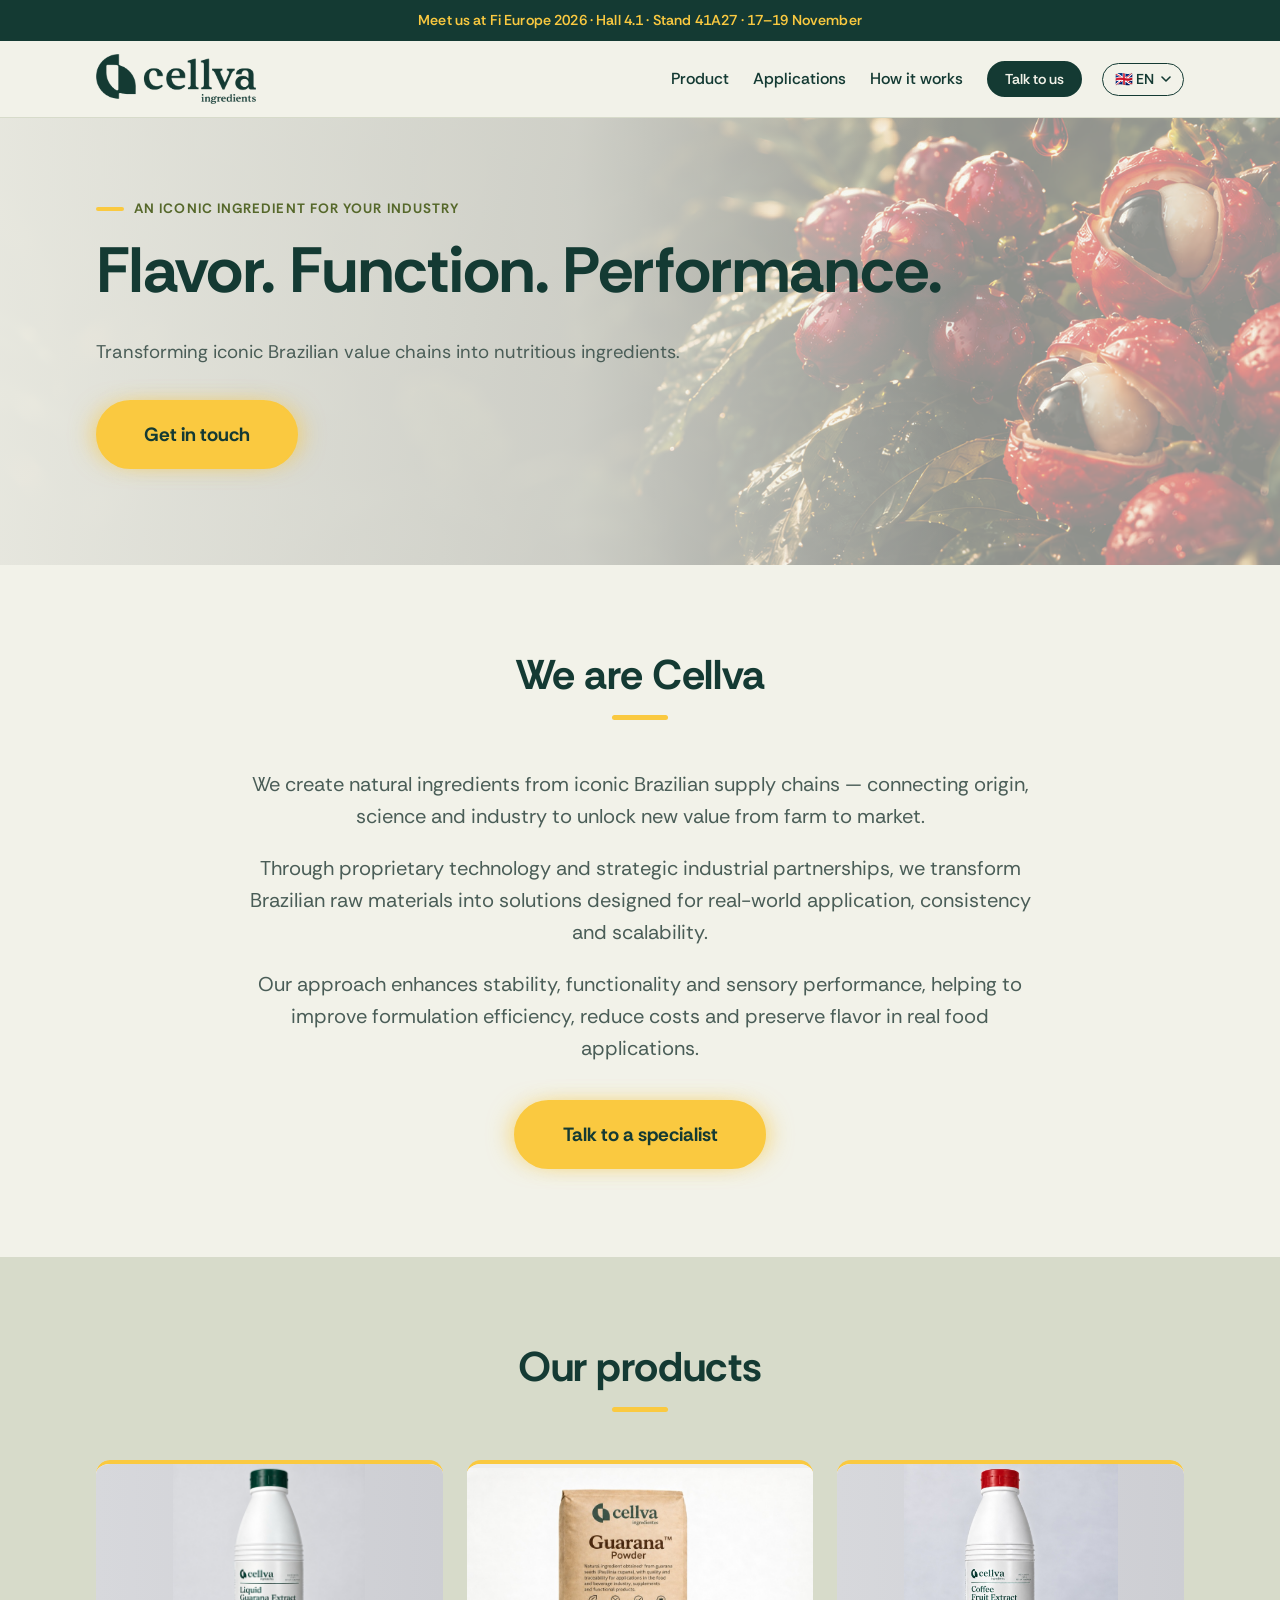
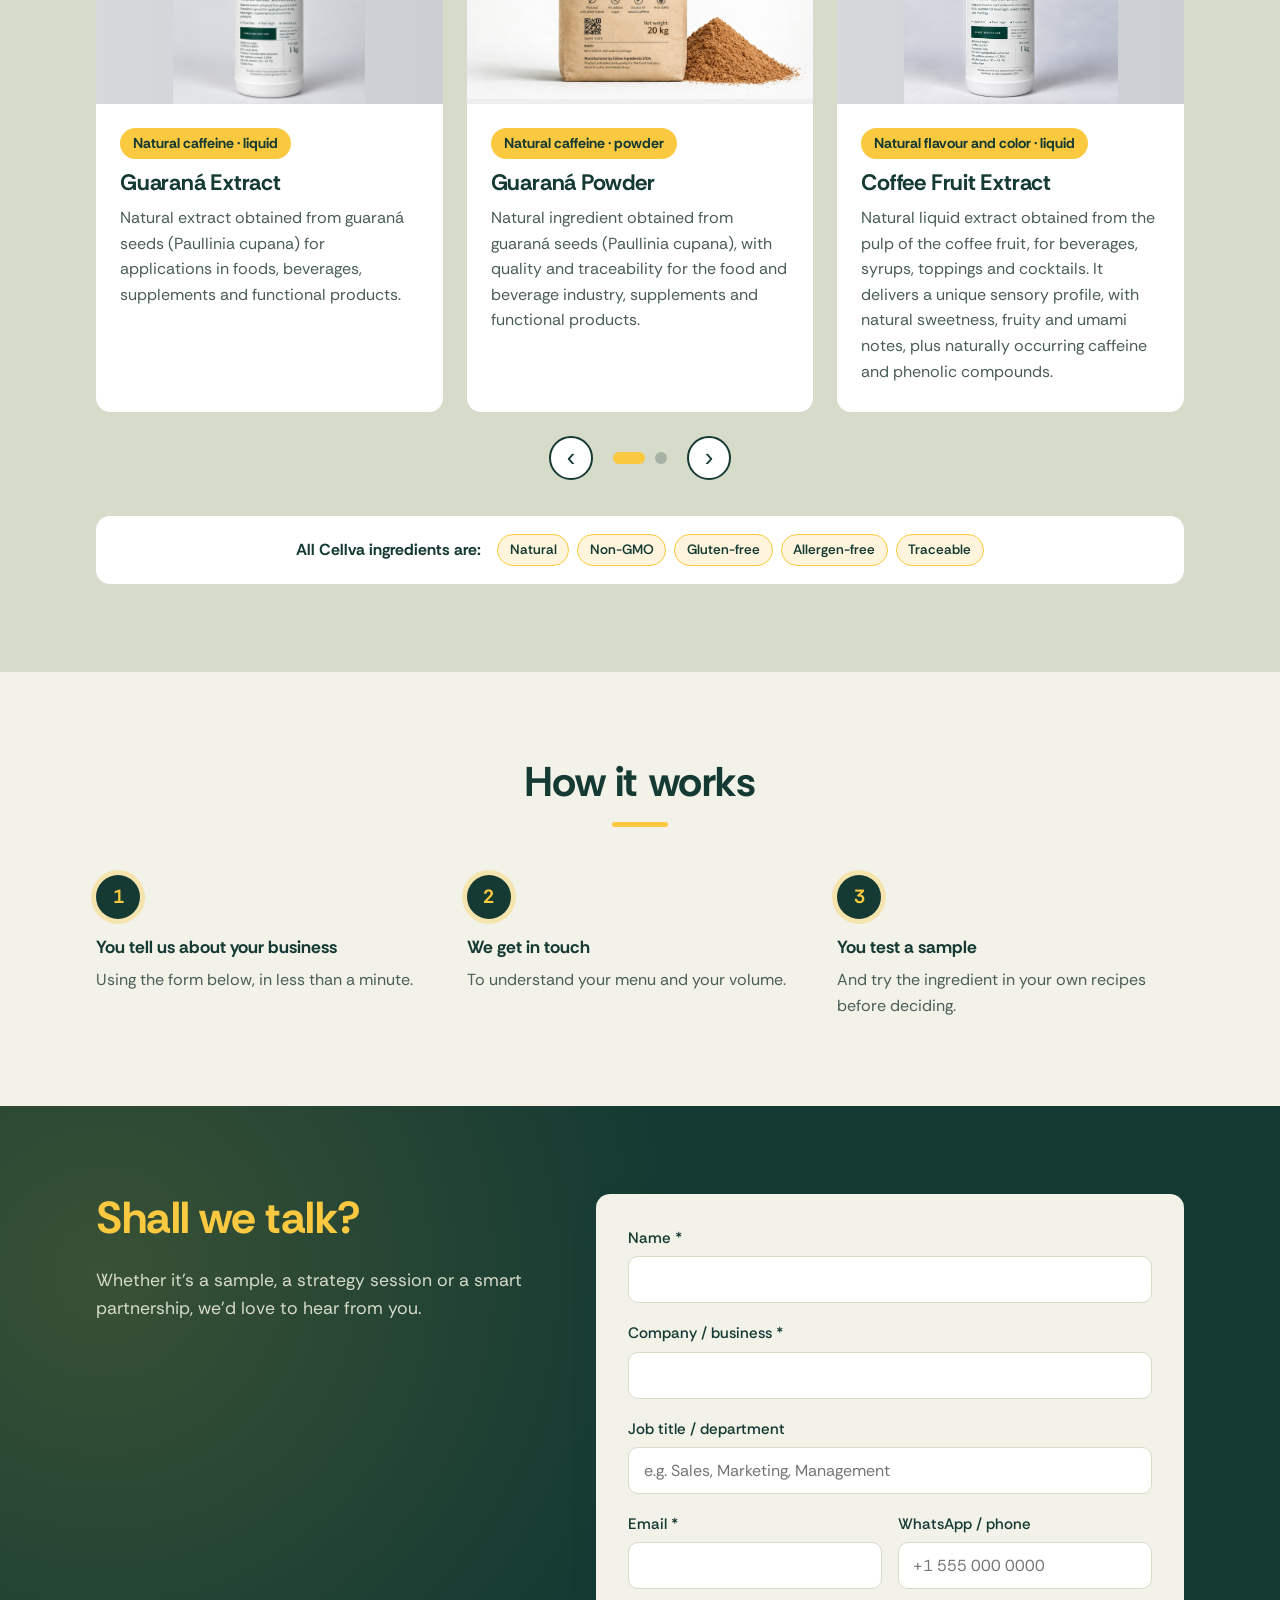
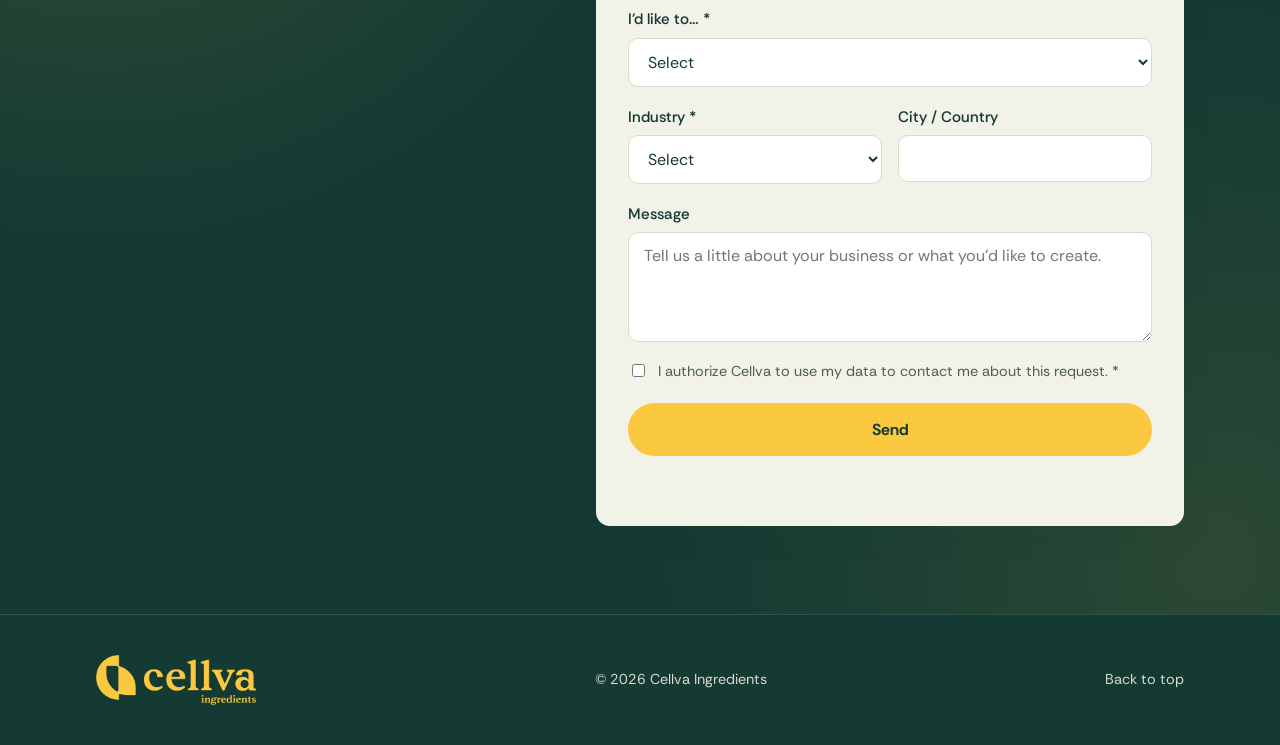
==== commit 1d800dea: "Coffee Fruit Extract: descrição do perfil sensorial Co-Authored-By: Claude Opus 5.5 <noreply@anthrop" ====
--- a/docs/index.html
+++ b/docs/index.html
@@ -105,7 +105,7 @@
               <div class="produto-info">
                 <span class="segment-tag" data-i18n="extratoCafe.tag">Natural flavour and color · liquid</span>
                 <h3 data-i18n="extratoCafe.name">Coffee Fruit Extract</h3>
-                <p data-i18n="extratoCafe.text">Natural liquid extract obtained from the pulp of the coffee fruit, for beverages, syrups, toppings and cocktails.</p>
+                <p data-i18n="extratoCafe.text">Natural liquid extract obtained from the pulp of the coffee fruit, for beverages, syrups, toppings and cocktails. It delivers a unique sensory profile, with natural sweetness, fruity and umami notes, plus naturally occurring caffeine and phenolic compounds.</p>
               </div>
             </article>
             <article class="produto-slide" aria-roledescription="slide">
